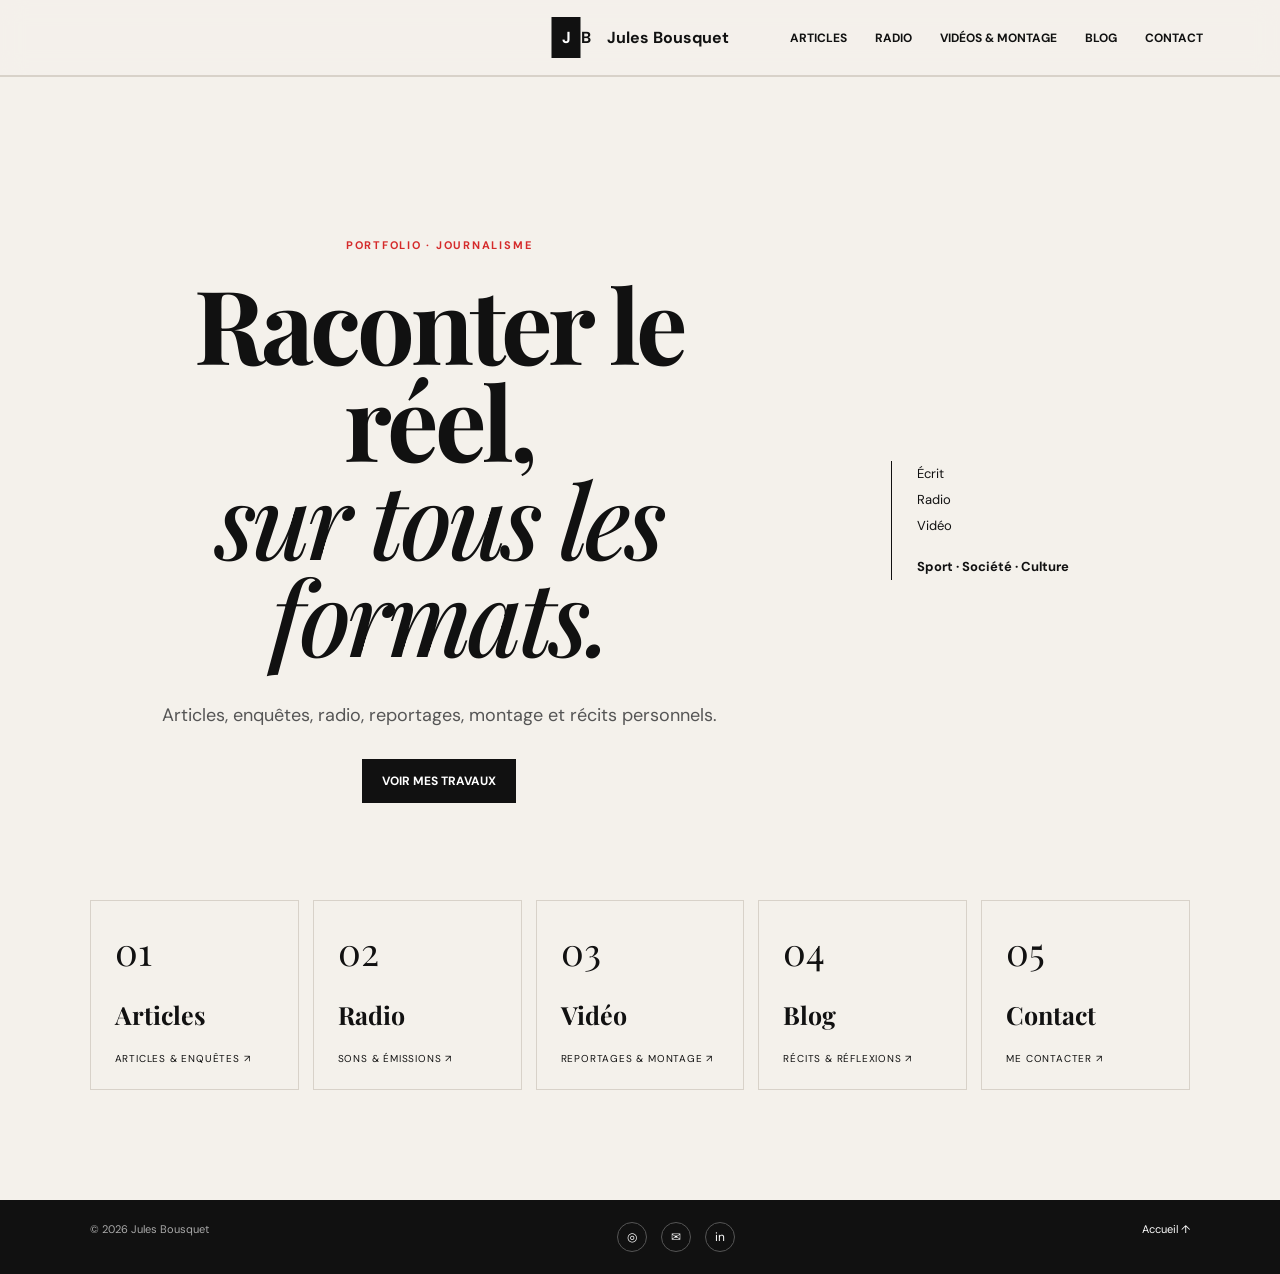
==== index.html @ 84639a8d "Ajouter le lien Instagram du portfolio" ====
<!doctype html><html lang="fr"><head><meta charset="utf-8"><meta name="viewport" content="width=device-width,initial-scale=1"><title>Jules Bousquet — Journaliste</title><meta name="description" content="Portfolio de Jules Bousquet, journaliste."><link rel="stylesheet" href="style.css"></head><body><header><a class="logo" href="index.html">JB <span>Jules Bousquet</span></a><button id="menu">☰</button><nav><a href="articles.html">Articles</a><a href="radio.html">Radio</a><a href="video.html">Vidéos & montage</a><a href="blog.html">Blog</a><a href="contact.html">Contact</a></nav></header><main id="top"><section class="hero"><div><small>PORTFOLIO · JOURNALISME</small><h1>Raconter le réel,<br><i>sur tous les formats.</i></h1><p>Articles, enquêtes, radio, reportages, montage et récits personnels.</p><a class="btn" href="articles.html">Voir mes travaux</a></div><aside>Écrit<br>Radio<br>Vidéo<br><b>Sport · Société · Culture</b></aside></section><div class="home-links" aria-label="Navigation principale">
<a class="home-link" href="articles.html"><span class="home-icon">01</span><strong>Articles</strong><small>Articles & enquêtes ↗</small></a>
<a class="home-link" href="radio.html"><span class="home-icon">02</span><strong>Radio</strong><small>Sons & émissions ↗</small></a>
<a class="home-link" href="video.html"><span class="home-icon">03</span><strong>Vidéo</strong><small>Reportages & montage ↗</small></a>
<a class="home-link" href="blog.html"><span class="home-icon">04</span><strong>Blog</strong><small>Récits & réflexions ↗</small></a>
<a class="home-link" href="contact.html"><span class="home-icon">05</span><strong>Contact</strong><small>Me contacter ↗</small></a>
</div></main><footer><span>© 2026 Jules Bousquet</span><div class="socials" aria-label="Réseaux et contact"><a href="https://www.instagram.com/lecitoyendumondeoff/" target="_blank" rel="noopener noreferrer" aria-label="Instagram">◎</a><a href="mailto:jules.bousquet1@gmail.com" aria-label="E-mail">✉</a><a href="https://fr.linkedin.com/in/jules-bousquet-864105213" target="_blank" rel="noopener noreferrer" aria-label="LinkedIn">in</a></div><a href="index.html">Accueil ↑</a></footer><script src="script.js"></script></body></html>
---- style.css ----
@import url('https://fonts.googleapis.com/css2?family=DM+Sans:wght@400;500;700&family=Playfair+Display:ital,wght@0,500;0,600;1,500&display=swap');:root{--bg:#f4f1eb;--ink:#111;--muted:#777;--red:#d52b2b;--line:#d8d2c9}*{box-sizing:border-box}html{scroll-behavior:smooth}body{margin:0;background:var(--bg);color:var(--ink);font-family:'DM Sans',sans-serif}a{color:inherit;text-decoration:none}header{height:76px;border-bottom:1px solid var(--line);display:flex;align-items:center;justify-content:center;padding:0 6vw;position:sticky;top:0;background:#f4f1ebee;backdrop-filter:blur(12px);z-index:5}.logo{position:absolute;left:50%;transform:translateX(-50%);font-weight:700;white-space:nowrap}.logo:first-letter{background:#111;color:white;padding:10px}.logo span{margin-left:12px}nav{position:absolute;right:6vw;display:flex;gap:28px;font-size:12px;text-transform:uppercase;font-weight:700}#menu{display:none;position:absolute;right:6vw;background:none;border:0;font-size:24px}.hero{min-height:calc(100vh - 76px);padding:10vw 7vw 5vw;display:grid;grid-template-columns:1.4fr .6fr;gap:8vw;align-items:center;text-align:center}.hero>div{display:flex;flex-direction:column;align-items:center}.hero small,section> .head small,.contact small{color:var(--red);font-weight:700;letter-spacing:.16em;font-size:11px}h1,h2,h3{font-family:'Playfair Display',serif;line-height:.95;letter-spacing:-.04em}h1{font-size:clamp(55px,8vw,110px);margin:22px 0}h1 i{font-weight:500}.hero p{font-size:18px;color:#555;max-width:600px;margin-bottom:32px}.hero aside{border-left:1px solid #111;padding-left:25px;line-height:2;font-size:13px;text-align:left}.hero aside b{display:block;margin-top:15px}.btn{display:inline-block;background:#111;color:white;padding:14px 20px;font-size:12px;font-weight:700;text-transform:uppercase}section{padding:105px 7vw;border-top:1px solid var(--line)}.head{display:grid;grid-template-columns:1fr 1fr;gap:6vw;align-items:end;margin-bottom:50px}.head h2{font-size:clamp(45px,6vw,78px);margin:12px 0}.head p{color:var(--muted);max-width:500px}.grid{display:grid;grid-template-columns:repeat(3,1fr);gap:18px}.card{border:1px solid var(--line);padding:25px;min-height:280px;display:flex;flex-direction:column;justify-content:space-between;transition:.2s}.card:hover{transform:translateY(-5px);border-color:var(--red)}.card small{color:var(--red);font-weight:700}.card h3{font-size:29px;margin:35px 0 15px}.card p{font-size:13px;color:var(--muted)}.meta{border-top:1px solid var(--line);padding-top:13px;font-size:10px;text-transform:uppercase;display:flex;justify-content:space-between}.dark{background:#111;color:#fff;border-color:#333}.dark .head p,.dark .card p{color:#aaa}.dark .card{border-color:#333}.dark .meta{border-color:#333}.blog{background:#e8e2d8}.blog article{background:white;padding:45px;max-width:850px}.blog h3{font-size:50px;margin:20px 0}.contact{background:var(--red);color:white;display:grid;grid-template-columns:1fr 1fr;gap:8vw}.contact small{color:white}.contact h2{font-size:clamp(50px,7vw,90px);margin-top:20px}.mail{font:500 clamp(22px,3vw,35px) 'Playfair Display',serif;border-bottom:2px solid white}.contact a{font-weight:700}footer{background:#111;color:#aaa;padding:22px 7vw;display:flex;justify-content:space-between;font-size:11px}footer a{color:#fff}@media(max-width:800px){nav{display:none}#menu{display:block}.hero,.head,.contact{grid-template-columns:1fr}.hero{padding-top:70px}.hero aside{margin-top:50px}.grid{grid-template-columns:1fr}.blog h3{font-size:38px}}.home-links{padding:0 7vw 110px;display:grid;grid-template-columns:repeat(5,1fr);gap:14px}.home-link{border:1px solid var(--line);min-height:190px;padding:24px;display:flex;flex-direction:column;justify-content:space-between;transition:.2s}.home-link:hover{background:#111;color:#fff;transform:translateY(-5px);border-color:#111}.home-icon{font-family:'Playfair Display',serif;font-size:38px}.home-link strong{font-family:'Playfair Display',serif;font-size:25px}.home-link small{font-size:10px;text-transform:uppercase;letter-spacing:.08em}.socials{display:flex;gap:14px;align-items:center}.socials a{width:30px;height:30px;border:1px solid #555;border-radius:50%;display:flex;align-items:center;justify-content:center;font-size:12px;color:#fff;transition:.2s}.socials a:hover{background:#fff;color:#111;border-color:#fff}@media(max-width:800px){.home-links{grid-template-columns:repeat(2,1fr);padding-bottom:70px}.home-link{min-height:150px}.home-links .home-link:last-child{grid-column:1/-1}}
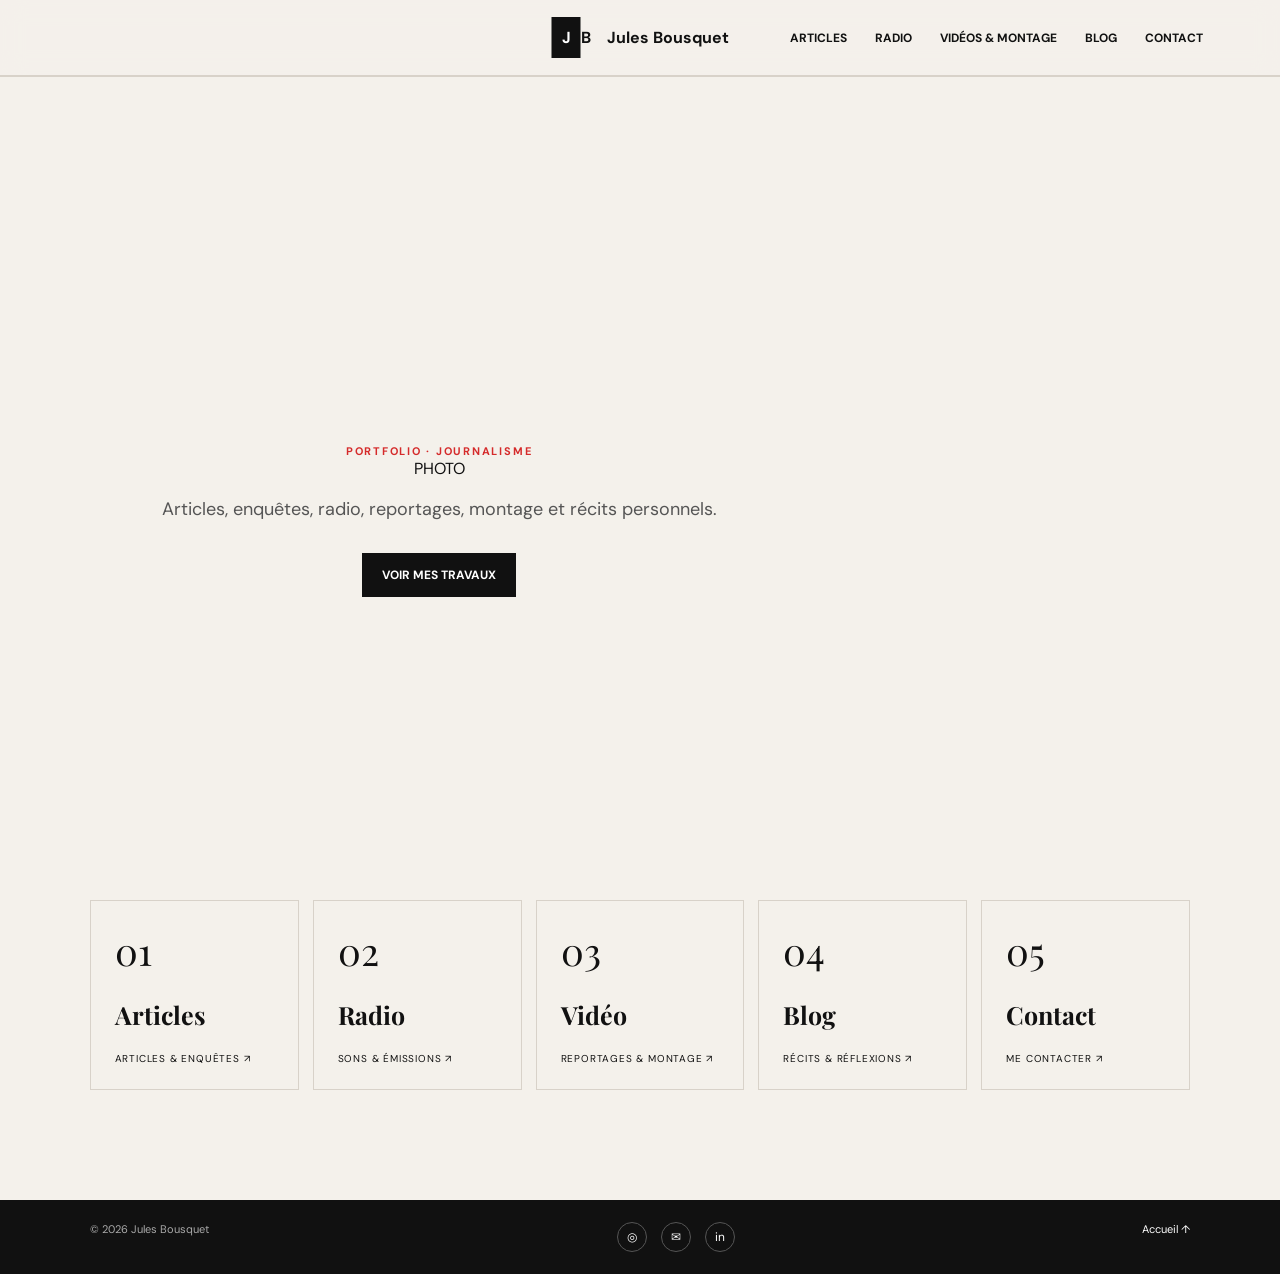
==== commit 2a749438: "Refondre la page d'accueil et masquer le menu principal" ====
--- a/index.html
+++ b/index.html
@@ -1,4 +1,4 @@
-<!doctype html><html lang="fr"><head><meta charset="utf-8"><meta name="viewport" content="width=device-width,initial-scale=1"><title>Jules Bousquet — Journaliste</title><meta name="description" content="Portfolio de Jules Bousquet, journaliste."><link rel="stylesheet" href="style.css"></head><body><header><a class="logo" href="index.html">JB <span>Jules Bousquet</span></a><button id="menu">☰</button><nav><a href="articles.html">Articles</a><a href="radio.html">Radio</a><a href="video.html">Vidéos & montage</a><a href="blog.html">Blog</a><a href="contact.html">Contact</a></nav></header><main id="top"><section class="hero"><div><small>PORTFOLIO · JOURNALISME</small><h1>Raconter le réel,<br><i>sur tous les formats.</i></h1><p>Articles, enquêtes, radio, reportages, montage et récits personnels.</p><a class="btn" href="articles.html">Voir mes travaux</a></div><aside>Écrit<br>Radio<br>Vidéo<br><b>Sport · Société · Culture</b></aside></section><div class="home-links" aria-label="Navigation principale">
+<!doctype html><html lang="fr"><head><meta charset="utf-8"><meta name="viewport" content="width=device-width,initial-scale=1"><title>Jules Bousquet — Journaliste</title><meta name="description" content="Portfolio de Jules Bousquet, journaliste."><link rel="stylesheet" href="style.css"></head><body><header><a class="logo" href="index.html">JB <span>Jules Bousquet</span></a><button id="menu" aria-label="Ouvrir le menu">☰</button><nav class="site-nav"><a href="articles.html">Articles</a><a href="radio.html">Radio</a><a href="video.html">Vidéos & montage</a><a href="blog.html">Blog</a><a href="contact.html">Contact</a></nav></header><main id="top"><section class="hero"><div><small>PORTFOLIO · JOURNALISME</small><div class="hero-photo-placeholder" aria-label="Emplacement réservé pour ma photo"><span>PHOTO</span></div><p>Articles, enquêtes, radio, reportages, montage et récits personnels.</p><a class="btn" href="#navigation">Voir mes travaux</a></div></section><div id="navigation" class="home-links" aria-label="Navigation principale">
 <a class="home-link" href="articles.html"><span class="home-icon">01</span><strong>Articles</strong><small>Articles & enquêtes ↗</small></a>
 <a class="home-link" href="radio.html"><span class="home-icon">02</span><strong>Radio</strong><small>Sons & émissions ↗</small></a>
 <a class="home-link" href="video.html"><span class="home-icon">03</span><strong>Vidéo</strong><small>Reportages & montage ↗</small></a>
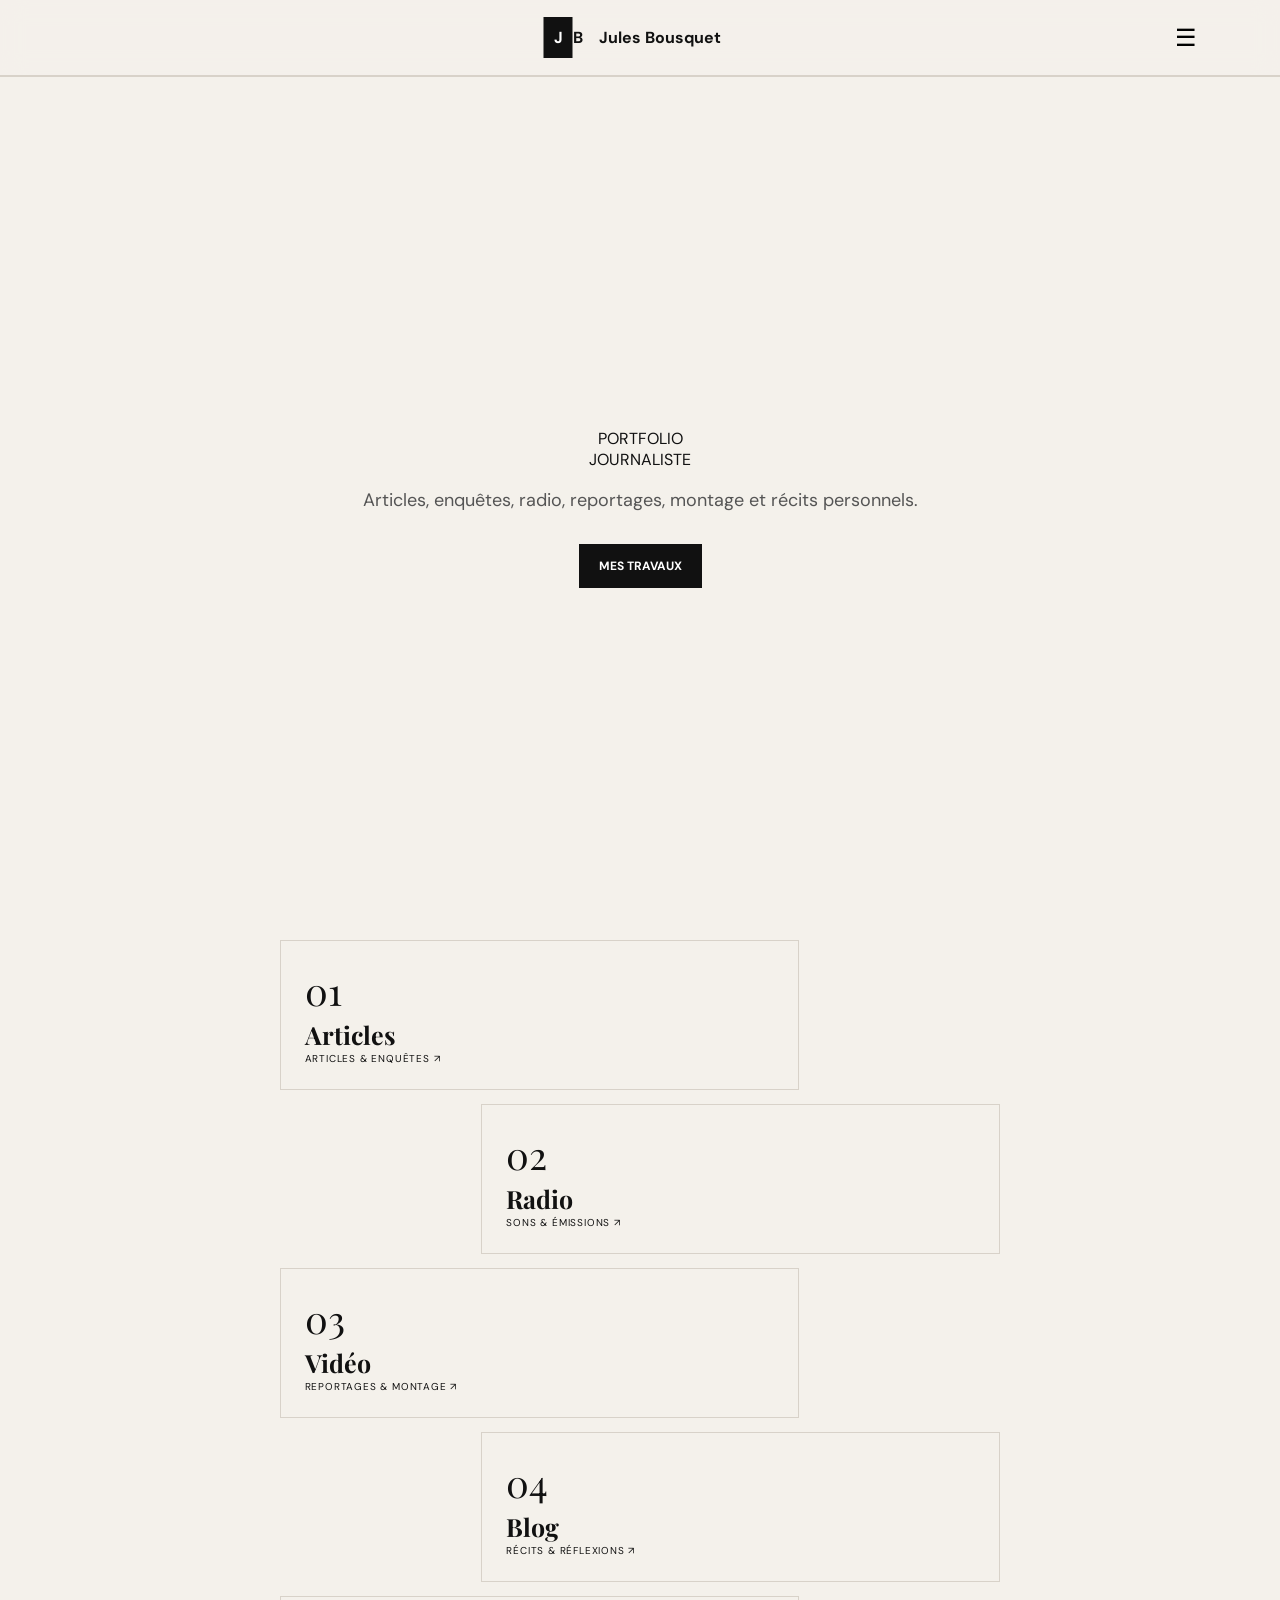
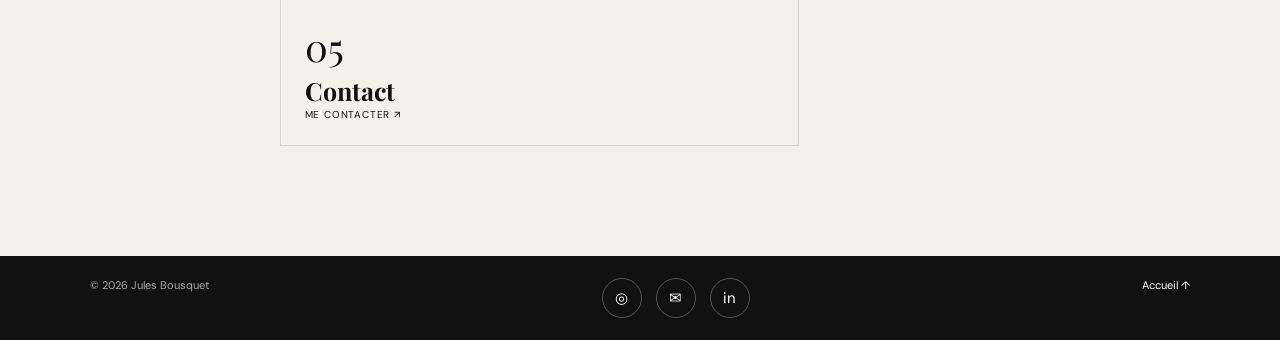
==== commit 2a91884d: "Refonte du hero avec Portfolio et Journaliste sur la photo" ====
--- a/index.html
+++ b/index.html
@@ -1,4 +1,4 @@
-<!doctype html><html lang="fr"><head><meta charset="utf-8"><meta name="viewport" content="width=device-width,initial-scale=1"><title>Jules Bousquet — Journaliste</title><meta name="description" content="Portfolio de Jules Bousquet, journaliste."><link rel="stylesheet" href="style.css"></head><body><header><a class="logo" href="index.html">JB <span>Jules Bousquet</span></a><button id="menu" aria-label="Ouvrir le menu">☰</button><nav class="site-nav"><a href="articles.html">Articles</a><a href="radio.html">Radio</a><a href="video.html">Vidéos & montage</a><a href="blog.html">Blog</a><a href="contact.html">Contact</a></nav></header><main id="top"><section class="hero"><div><small>PORTFOLIO · JOURNALISME</small><div class="hero-photo-placeholder" aria-label="Emplacement réservé pour ma photo"><span>PHOTO</span></div><p>Articles, enquêtes, radio, reportages, montage et récits personnels.</p><a class="btn" href="#navigation">Voir mes travaux</a></div></section><div id="navigation" class="home-links" aria-label="Navigation principale">
+<!doctype html><html lang="fr"><head><meta charset="utf-8"><meta name="viewport" content="width=device-width,initial-scale=1"><title>Jules Bousquet — Journaliste</title><meta name="description" content="Portfolio de Jules Bousquet, journaliste."><link rel="stylesheet" href="style.css"></head><body><header><a class="logo" href="index.html">JB <span>Jules Bousquet</span></a><button id="menu" aria-label="Ouvrir le menu">☰</button><nav class="site-nav"><a href="articles.html">Articles</a><a href="radio.html">Radio</a><a href="video.html">Vidéos & montage</a><a href="blog.html">Blog</a><a href="contact.html">Contact</a></nav></header><main id="top"><section class="hero"><div><div class="portfolio-title">PORTFOLIO</div><div class="hero-photo" aria-label="Emplacement réservé pour ma photo"><span class="journaliste-title">JOURNALISTE</span></div><p>Articles, enquêtes, radio, reportages, montage et récits personnels.</p><a class="btn" href="#navigation">Mes travaux</a></div></section><div id="navigation" class="home-links" aria-label="Navigation principale">
 <a class="home-link" href="articles.html"><span class="home-icon">01</span><strong>Articles</strong><small>Articles & enquêtes ↗</small></a>
 <a class="home-link" href="radio.html"><span class="home-icon">02</span><strong>Radio</strong><small>Sons & émissions ↗</small></a>
 <a class="home-link" href="video.html"><span class="home-icon">03</span><strong>Vidéo</strong><small>Reportages & montage ↗</small></a>
--- a/style.css
+++ b/style.css
@@ -1 +1 @@
-@import url('https://fonts.googleapis.com/css2?family=DM+Sans:wght@400;500;700&family=Playfair+Display:ital,wght@0,500;0,600;1,500&display=swap');:root{--bg:#f4f1eb;--ink:#111;--muted:#777;--red:#d52b2b;--line:#d8d2c9}*{box-sizing:border-box}html{scroll-behavior:smooth}body{margin:0;background:var(--bg);color:var(--ink);font-family:'DM Sans',sans-serif}a{color:inherit;text-decoration:none}header{height:76px;border-bottom:1px solid var(--line);display:flex;align-items:center;justify-content:center;padding:0 6vw;position:sticky;top:0;background:#f4f1ebee;backdrop-filter:blur(12px);z-index:5}.logo{position:absolute;left:50%;transform:translateX(-50%);font-weight:700;white-space:nowrap}.logo:first-letter{background:#111;color:white;padding:10px}.logo span{margin-left:12px}nav{position:absolute;right:6vw;display:flex;gap:28px;font-size:12px;text-transform:uppercase;font-weight:700}#menu{display:none;position:absolute;right:6vw;background:none;border:0;font-size:24px}.hero{min-height:calc(100vh - 76px);padding:10vw 7vw 5vw;display:grid;grid-template-columns:1.4fr .6fr;gap:8vw;align-items:center;text-align:center}.hero>div{display:flex;flex-direction:column;align-items:center}.hero small,section> .head small,.contact small{color:var(--red);font-weight:700;letter-spacing:.16em;font-size:11px}h1,h2,h3{font-family:'Playfair Display',serif;line-height:.95;letter-spacing:-.04em}h1{font-size:clamp(55px,8vw,110px);margin:22px 0}h1 i{font-weight:500}.hero p{font-size:18px;color:#555;max-width:600px;margin-bottom:32px}.hero aside{border-left:1px solid #111;padding-left:25px;line-height:2;font-size:13px;text-align:left}.hero aside b{display:block;margin-top:15px}.btn{display:inline-block;background:#111;color:white;padding:14px 20px;font-size:12px;font-weight:700;text-transform:uppercase}section{padding:105px 7vw;border-top:1px solid var(--line)}.head{display:grid;grid-template-columns:1fr 1fr;gap:6vw;align-items:end;margin-bottom:50px}.head h2{font-size:clamp(45px,6vw,78px);margin:12px 0}.head p{color:var(--muted);max-width:500px}.grid{display:grid;grid-template-columns:repeat(3,1fr);gap:18px}.card{border:1px solid var(--line);padding:25px;min-height:280px;display:flex;flex-direction:column;justify-content:space-between;transition:.2s}.card:hover{transform:translateY(-5px);border-color:var(--red)}.card small{color:var(--red);font-weight:700}.card h3{font-size:29px;margin:35px 0 15px}.card p{font-size:13px;color:var(--muted)}.meta{border-top:1px solid var(--line);padding-top:13px;font-size:10px;text-transform:uppercase;display:flex;justify-content:space-between}.dark{background:#111;color:#fff;border-color:#333}.dark .head p,.dark .card p{color:#aaa}.dark .card{border-color:#333}.dark .meta{border-color:#333}.blog{background:#e8e2d8}.blog article{background:white;padding:45px;max-width:850px}.blog h3{font-size:50px;margin:20px 0}.contact{background:var(--red);color:white;display:grid;grid-template-columns:1fr 1fr;gap:8vw}.contact small{color:white}.contact h2{font-size:clamp(50px,7vw,90px);margin-top:20px}.mail{font:500 clamp(22px,3vw,35px) 'Playfair Display',serif;border-bottom:2px solid white}.contact a{font-weight:700}footer{background:#111;color:#aaa;padding:22px 7vw;display:flex;justify-content:space-between;font-size:11px}footer a{color:#fff}@media(max-width:800px){nav{display:none}#menu{display:block}.hero,.head,.contact{grid-template-columns:1fr}.hero{padding-top:70px}.hero aside{margin-top:50px}.grid{grid-template-columns:1fr}.blog h3{font-size:38px}}.home-links{padding:0 7vw 110px;display:grid;grid-template-columns:repeat(5,1fr);gap:14px}.home-link{border:1px solid var(--line);min-height:190px;padding:24px;display:flex;flex-direction:column;justify-content:space-between;transition:.2s}.home-link:hover{background:#111;color:#fff;transform:translateY(-5px);border-color:#111}.home-icon{font-family:'Playfair Display',serif;font-size:38px}.home-link strong{font-family:'Playfair Display',serif;font-size:25px}.home-link small{font-size:10px;text-transform:uppercase;letter-spacing:.08em}.socials{display:flex;gap:14px;align-items:center}.socials a{width:30px;height:30px;border:1px solid #555;border-radius:50%;display:flex;align-items:center;justify-content:center;font-size:12px;color:#fff;transition:.2s}.socials a:hover{background:#fff;color:#111;border-color:#fff}@media(max-width:800px){.home-links{grid-template-columns:repeat(2,1fr);padding-bottom:70px}.home-link{min-height:150px}.home-links .home-link:last-child{grid-column:1/-1}}+@import url('https://fonts.googleapis.com/css2?family=DM+Sans:wght@400;500;700&family=Playfair+Display:ital,wght@0,500;0,600;1,500&display=swap');:root{--bg:#f4f1eb;--ink:#111;--muted:#777;--red:#d52b2b;--line:#d8d2c9}*{box-sizing:border-box}html{scroll-behavior:smooth}body{margin:0;background:var(--bg);color:var(--ink);font-family:'DM Sans',sans-serif}a{color:inherit;text-decoration:none}header{height:76px;border-bottom:1px solid var(--line);display:flex;align-items:center;justify-content:center;padding:0 6vw;position:sticky;top:0;background:#f4f1ebee;backdrop-filter:blur(12px);z-index:5}.logo{position:absolute;left:50%;transform:translateX(-50%);font-weight:700;white-space:nowrap}.logo:first-letter{background:#111;color:white;padding:10px}.logo span{margin-left:12px}nav{position:absolute;right:6vw;display:none;gap:28px;font-size:12px;text-transform:uppercase;font-weight:700}#menu{display:block;position:absolute;right:6vw;background:none;border:0;font-size:24px}.hero{min-height:calc(100vh - 76px);padding:8vw 7vw 5vw;display:flex;justify-content:center;align-items:center;text-align:center}.hero>div{max-width:900px}.hero small,section> .head small,.contact small{color:var(--red);font-weight:700;letter-spacing:.16em;font-size:11px}h1,h2,h3{font-family:'Playfair Display',serif;line-height:.95;letter-spacing:-.04em}h1{font-size:clamp(55px,8vw,110px);margin:22px 0}h1 i{font-weight:500}.hero p{font-size:18px;color:#555;max-width:600px;margin-bottom:32px}.hero aside{display:none}.hero aside b{display:block;margin-top:15px}.btn{display:inline-block;background:#111;color:white;padding:14px 20px;font-size:12px;font-weight:700;text-transform:uppercase}section{padding:105px 7vw;border-top:1px solid var(--line)}.head{display:grid;grid-template-columns:1fr 1fr;gap:6vw;align-items:end;margin-bottom:50px}.head h2{font-size:clamp(45px,6vw,78px);margin:12px 0}.head p{color:var(--muted);max-width:500px}.grid{display:grid;grid-template-columns:repeat(3,1fr);gap:18px}.card{border:1px solid var(--line);padding:25px;min-height:280px;display:flex;flex-direction:column;justify-content:space-between;transition:.2s}.card:hover{transform:translateY(-5px);border-color:var(--red)}.card small{color:var(--red);font-weight:700}.card h3{font-size:29px;margin:35px 0 15px}.card p{font-size:13px;color:var(--muted)}.meta{border-top:1px solid var(--line);padding-top:13px;font-size:10px;text-transform:uppercase;display:flex;justify-content:space-between}.dark{background:#111;color:#fff;border-color:#333}.dark .head p,.dark .card p{color:#aaa}.dark .card{border-color:#333}.dark .meta{border-color:#333}.blog{background:#e8e2d8}.blog article{background:white;padding:45px;max-width:850px}.blog h3{font-size:50px;margin:20px 0}.contact{background:var(--red);color:white;display:grid;grid-template-columns:1fr 1fr;gap:8vw}.contact small{color:white}.contact h2{font-size:clamp(50px,7vw,90px);margin-top:20px}.mail{font:500 clamp(22px,3vw,35px) 'Playfair Display',serif;border-bottom:2px solid white}.contact a{font-weight:700}footer{background:#111;color:#aaa;padding:22px 7vw;display:flex;justify-content:space-between;font-size:11px}footer a{color:#fff}@media(max-width:800px){nav{display:none}#menu{display:block}.hero,.head,.contact{grid-template-columns:1fr}.hero{padding-top:70px}.hero aside{margin-top:50px}.grid{grid-template-columns:1fr}.blog h3{font-size:38px}}.home-links{padding:40px 7vw 110px;display:flex;flex-direction:column;gap:14px;max-width:900px;margin:0 auto}.home-link{border:1px solid var(--line);min-height:150px;padding:24px;display:flex;flex-direction:column;justify-content:space-between;transition:.2s;width:72%}.home-link:nth-child(even){align-self:flex-end}.home-link:hover{background:#111;color:#fff;transform:translateY(-5px);border-color:#111}.hero-photo-placeholder{width:min(70vw,760px);height:min(45vw,420px);min-height:260px;border:1px solid var(--line);background:#e8e2d8;display:flex;align-items:center;justify-content:center;margin:25px auto 28px}.hero-photo-placeholder span{font-size:11px;letter-spacing:.18em;color:var(--muted)}.home-icon{font-family:'Playfair Display',serif;font-size:38px}.home-link strong{font-family:'Playfair Display',serif;font-size:25px}.home-link small{font-size:10px;text-transform:uppercase;letter-spacing:.08em}.socials{display:flex;gap:14px;align-items:center}.socials a{width:40px;height:40px;border:1px solid #555;border-radius:50%;display:flex;align-items:center;justify-content:center;font-size:15px;color:#fff;transition:.2s}.socials a:hover{background:#fff;color:#111;border-color:#fff}@media(max-width:800px){.home-links{padding:30px 7vw 70px}.home-link{width:90%;min-height:130px}.home-link:nth-child(even){align-self:flex-end}}.site-nav.open{display:flex;position:absolute;top:76px;right:6vw;flex-direction:column;gap:0;background:var(--bg);border:1px solid var(--line);padding:10px 0;min-width:190px;box-shadow:0 10px 30px #0001}.site-nav.open a{padding:14px 20px}.site-nav.open a:hover{background:#111;color:#fff}.logo{transition:transform .25s ease}.logo:hover{transform:translateX(-50%) translateY(-3px) scale(1.04)}.logo:hover:first-letter{background:var(--red)}.logo:after{content:"↗";display:inline-block;margin-left:8px;font-size:12px;opacity:0;transform:translate(-5px,5px);transition:.25s ease}.logo:hover:after{opacity:1;transform:translate(0,0)}
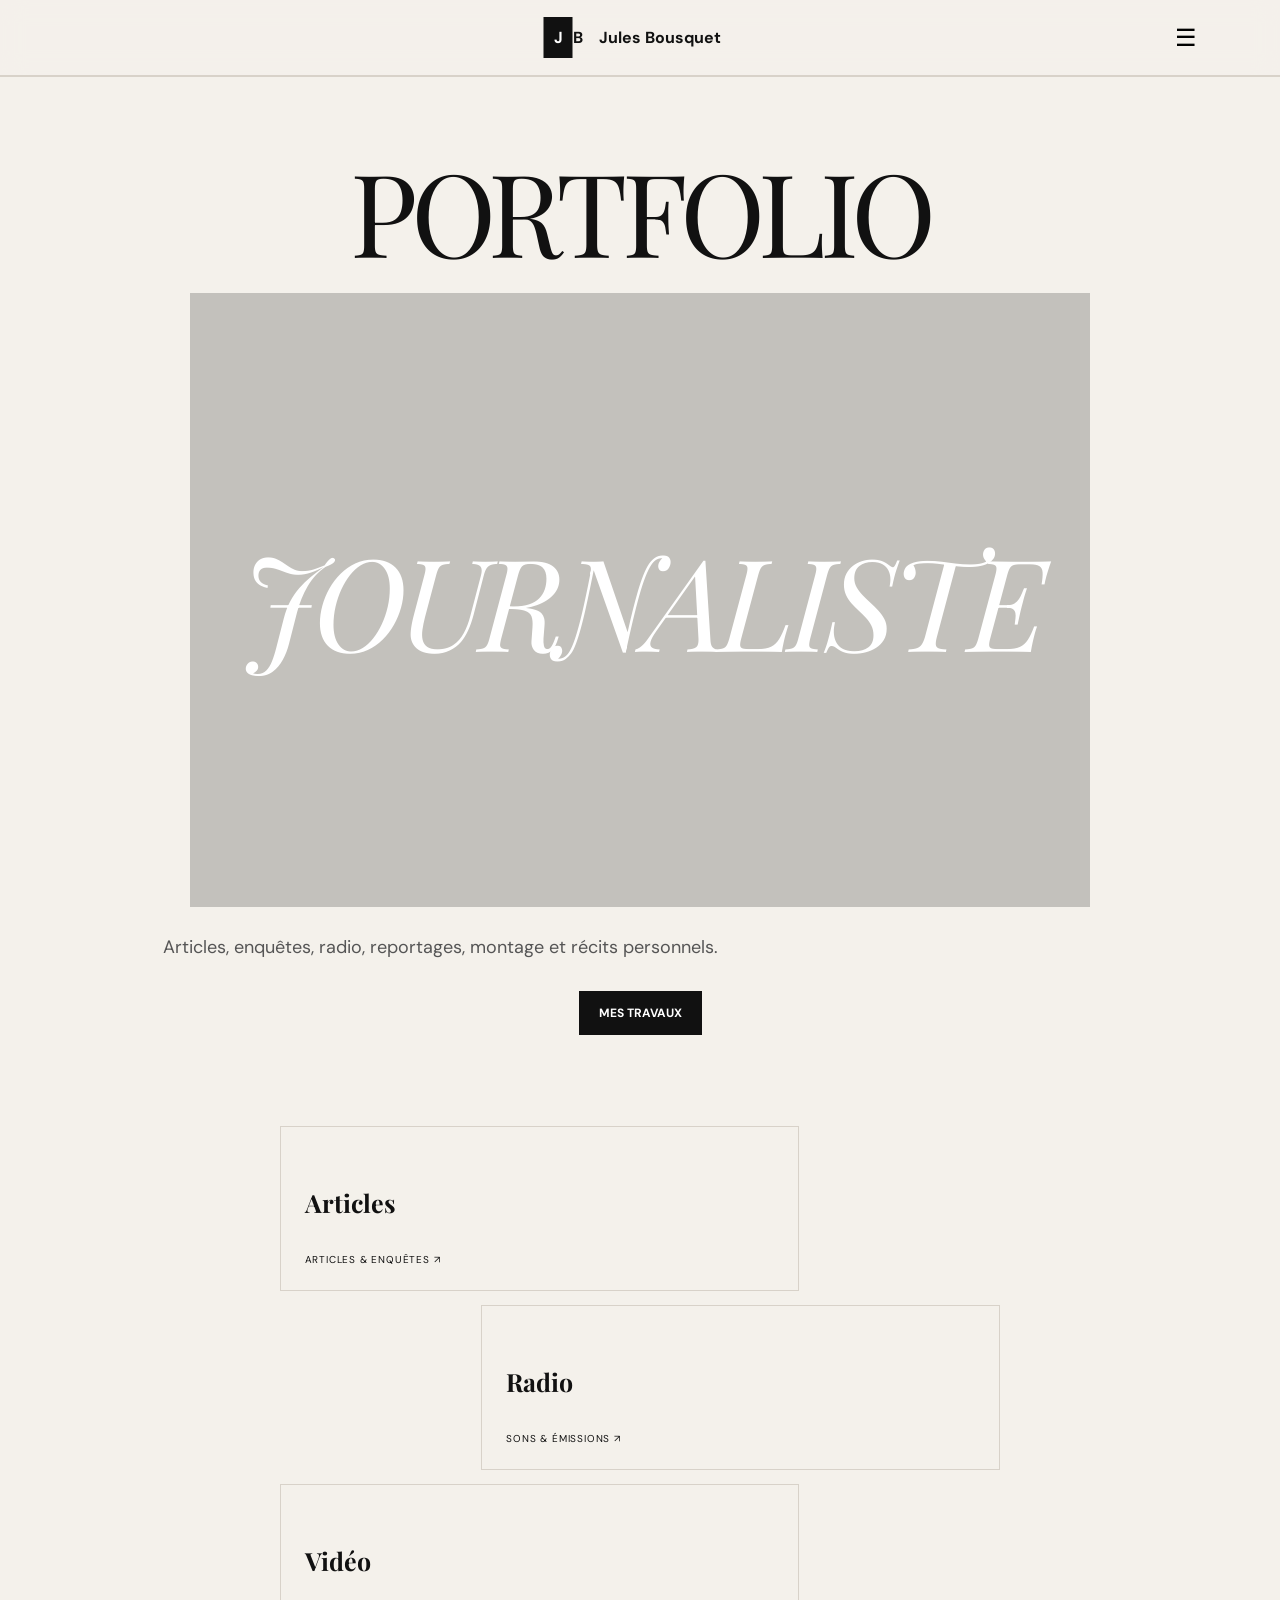
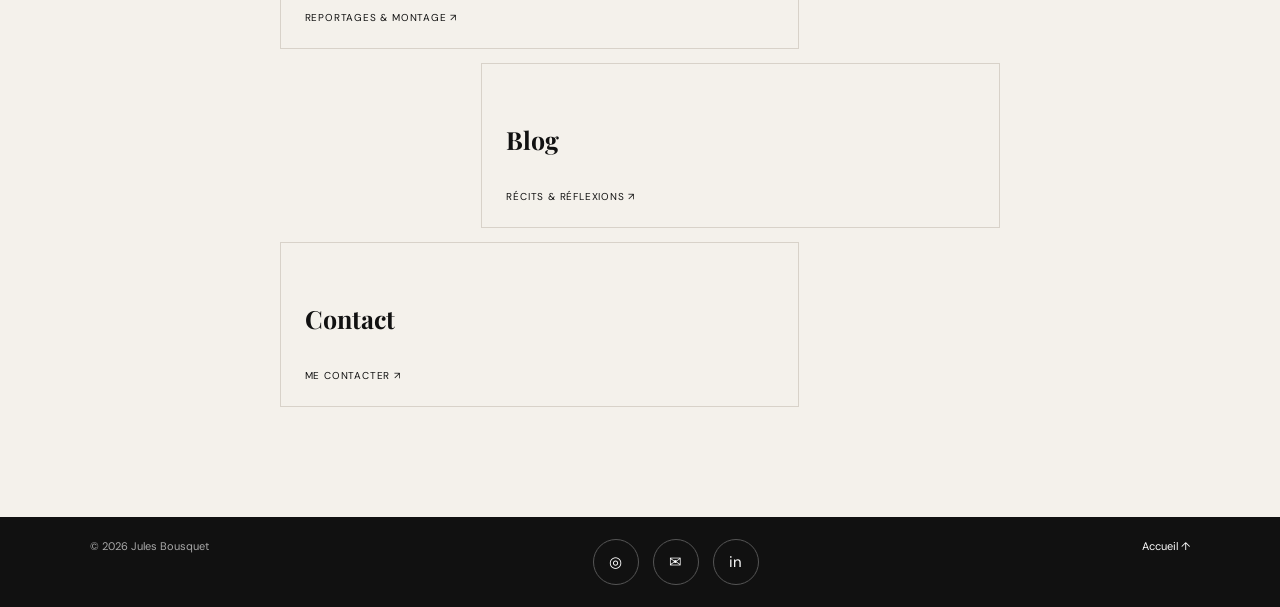
==== commit b3f36dd8: "Ajoute les visuels aux onglets de la page d'accueil" ====
--- a/index.html
+++ b/index.html
@@ -1,7 +1,7 @@
 <!doctype html><html lang="fr"><head><meta charset="utf-8"><meta name="viewport" content="width=device-width,initial-scale=1"><title>Jules Bousquet — Journaliste</title><meta name="description" content="Portfolio de Jules Bousquet, journaliste."><link rel="stylesheet" href="style.css"></head><body><header><a class="logo" href="index.html">JB <span>Jules Bousquet</span></a><button id="menu" aria-label="Ouvrir le menu">☰</button><nav class="site-nav"><a href="articles.html">Articles</a><a href="radio.html">Radio</a><a href="video.html">Vidéos & montage</a><a href="blog.html">Blog</a><a href="contact.html">Contact</a></nav></header><main id="top"><section class="hero"><div><div class="portfolio-title">PORTFOLIO</div><div class="hero-photo" aria-label="Emplacement réservé pour ma photo"><span class="journaliste-title">JOURNALISTE</span></div><p>Articles, enquêtes, radio, reportages, montage et récits personnels.</p><a class="btn" href="#navigation">Mes travaux</a></div></section><div id="navigation" class="home-links" aria-label="Navigation principale">
-<a class="home-link" href="articles.html"><span class="home-icon">01</span><strong>Articles</strong><small>Articles & enquêtes ↗</small></a>
-<a class="home-link" href="radio.html"><span class="home-icon">02</span><strong>Radio</strong><small>Sons & émissions ↗</small></a>
-<a class="home-link" href="video.html"><span class="home-icon">03</span><strong>Vidéo</strong><small>Reportages & montage ↗</small></a>
-<a class="home-link" href="blog.html"><span class="home-icon">04</span><strong>Blog</strong><small>Récits & réflexions ↗</small></a>
-<a class="home-link" href="contact.html"><span class="home-icon">05</span><strong>Contact</strong><small>Me contacter ↗</small></a>
+<a class="home-link home-articles" href="articles.html"><span class="home-icon" aria-hidden="true"></span><strong>Articles</strong><small>Articles & enquêtes ↗</small></a>
+<a class="home-link home-radio" href="radio.html"><span class="home-icon" aria-hidden="true"></span><strong>Radio</strong><small>Sons & émissions ↗</small></a>
+<a class="home-link home-video" href="video.html"><span class="home-icon" aria-hidden="true"></span><strong>Vidéo</strong><small>Reportages & montage ↗</small></a>
+<a class="home-link home-blog" href="blog.html"><span class="home-icon" aria-hidden="true"></span><strong>Blog</strong><small>Récits & réflexions ↗</small></a>
+<a class="home-link home-contact" href="contact.html"><span class="home-icon" aria-hidden="true"></span><strong>Contact</strong><small>Me contacter ↗</small></a>
 </div></main><footer><span>© 2026 Jules Bousquet</span><div class="socials" aria-label="Réseaux et contact"><a href="https://www.instagram.com/lecitoyendumondeoff/" target="_blank" rel="noopener noreferrer" aria-label="Instagram">◎</a><a href="mailto:jules.bousquet1@gmail.com" aria-label="E-mail">✉</a><a href="https://fr.linkedin.com/in/jules-bousquet-864105213" target="_blank" rel="noopener noreferrer" aria-label="LinkedIn">in</a></div><a href="index.html">Accueil ↑</a></footer><script src="script.js"></script></body></html>
--- a/style.css
+++ b/style.css
@@ -1 +1 @@
-@import url('https://fonts.googleapis.com/css2?family=DM+Sans:wght@400;500;700&family=Playfair+Display:ital,wght@0,500;0,600;1,500&display=swap');:root{--bg:#f4f1eb;--ink:#111;--muted:#777;--red:#d52b2b;--line:#d8d2c9}*{box-sizing:border-box}html{scroll-behavior:smooth}body{margin:0;background:var(--bg);color:var(--ink);font-family:'DM Sans',sans-serif}a{color:inherit;text-decoration:none}header{height:76px;border-bottom:1px solid var(--line);display:flex;align-items:center;justify-content:center;padding:0 6vw;position:sticky;top:0;background:#f4f1ebee;backdrop-filter:blur(12px);z-index:5}.logo{position:absolute;left:50%;transform:translateX(-50%);font-weight:700;white-space:nowrap}.logo:first-letter{background:#111;color:white;padding:10px}.logo span{margin-left:12px}nav{position:absolute;right:6vw;display:none;gap:28px;font-size:12px;text-transform:uppercase;font-weight:700}#menu{display:block;position:absolute;right:6vw;background:none;border:0;font-size:24px}.hero{min-height:calc(100vh - 76px);padding:8vw 7vw 5vw;display:flex;justify-content:center;align-items:center;text-align:center}.hero>div{max-width:900px}.hero small,section> .head small,.contact small{color:var(--red);font-weight:700;letter-spacing:.16em;font-size:11px}h1,h2,h3{font-family:'Playfair Display',serif;line-height:.95;letter-spacing:-.04em}h1{font-size:clamp(55px,8vw,110px);margin:22px 0}h1 i{font-weight:500}.hero p{font-size:18px;color:#555;max-width:600px;margin-bottom:32px}.hero aside{display:none}.hero aside b{display:block;margin-top:15px}.btn{display:inline-block;background:#111;color:white;padding:14px 20px;font-size:12px;font-weight:700;text-transform:uppercase}section{padding:105px 7vw;border-top:1px solid var(--line)}.head{display:grid;grid-template-columns:1fr 1fr;gap:6vw;align-items:end;margin-bottom:50px}.head h2{font-size:clamp(45px,6vw,78px);margin:12px 0}.head p{color:var(--muted);max-width:500px}.grid{display:grid;grid-template-columns:repeat(3,1fr);gap:18px}.card{border:1px solid var(--line);padding:25px;min-height:280px;display:flex;flex-direction:column;justify-content:space-between;transition:.2s}.card:hover{transform:translateY(-5px);border-color:var(--red)}.card small{color:var(--red);font-weight:700}.card h3{font-size:29px;margin:35px 0 15px}.card p{font-size:13px;color:var(--muted)}.meta{border-top:1px solid var(--line);padding-top:13px;font-size:10px;text-transform:uppercase;display:flex;justify-content:space-between}.dark{background:#111;color:#fff;border-color:#333}.dark .head p,.dark .card p{color:#aaa}.dark .card{border-color:#333}.dark .meta{border-color:#333}.blog{background:#e8e2d8}.blog article{background:white;padding:45px;max-width:850px}.blog h3{font-size:50px;margin:20px 0}.contact{background:var(--red);color:white;display:grid;grid-template-columns:1fr 1fr;gap:8vw}.contact small{color:white}.contact h2{font-size:clamp(50px,7vw,90px);margin-top:20px}.mail{font:500 clamp(22px,3vw,35px) 'Playfair Display',serif;border-bottom:2px solid white}.contact a{font-weight:700}footer{background:#111;color:#aaa;padding:22px 7vw;display:flex;justify-content:space-between;font-size:11px}footer a{color:#fff}@media(max-width:800px){nav{display:none}#menu{display:block}.hero,.head,.contact{grid-template-columns:1fr}.hero{padding-top:70px}.hero aside{margin-top:50px}.grid{grid-template-columns:1fr}.blog h3{font-size:38px}}.home-links{padding:40px 7vw 110px;display:flex;flex-direction:column;gap:14px;max-width:900px;margin:0 auto}.home-link{border:1px solid var(--line);min-height:150px;padding:24px;display:flex;flex-direction:column;justify-content:space-between;transition:.2s;width:72%}.home-link:nth-child(even){align-self:flex-end}.home-link:hover{background:#111;color:#fff;transform:translateY(-5px);border-color:#111}.hero-photo-placeholder{width:min(70vw,760px);height:min(45vw,420px);min-height:260px;border:1px solid var(--line);background:#e8e2d8;display:flex;align-items:center;justify-content:center;margin:25px auto 28px}.hero-photo-placeholder span{font-size:11px;letter-spacing:.18em;color:var(--muted)}.home-icon{font-family:'Playfair Display',serif;font-size:38px}.home-link strong{font-family:'Playfair Display',serif;font-size:25px}.home-link small{font-size:10px;text-transform:uppercase;letter-spacing:.08em}.socials{display:flex;gap:14px;align-items:center}.socials a{width:40px;height:40px;border:1px solid #555;border-radius:50%;display:flex;align-items:center;justify-content:center;font-size:15px;color:#fff;transition:.2s}.socials a:hover{background:#fff;color:#111;border-color:#fff}@media(max-width:800px){.home-links{padding:30px 7vw 70px}.home-link{width:90%;min-height:130px}.home-link:nth-child(even){align-self:flex-end}}.site-nav.open{display:flex;position:absolute;top:76px;right:6vw;flex-direction:column;gap:0;background:var(--bg);border:1px solid var(--line);padding:10px 0;min-width:190px;box-shadow:0 10px 30px #0001}.site-nav.open a{padding:14px 20px}.site-nav.open a:hover{background:#111;color:#fff}.logo{transition:transform .25s ease}.logo:hover{transform:translateX(-50%) translateY(-3px) scale(1.04)}.logo:hover:first-letter{background:var(--red)}.logo:after{content:"↗";display:inline-block;margin-left:8px;font-size:12px;opacity:0;transform:translate(-5px,5px);transition:.25s ease}.logo:hover:after{opacity:1;transform:translate(0,0)}+@import url('https://fonts.googleapis.com/css2?family=DM+Sans:wght@400;500;700&family=Playfair+Display:ital,wght@0,500;0,600;1,500&display=swap');:root{--bg:#f4f1eb;--ink:#111;--muted:#777;--red:#d52b2b;--line:#d8d2c9}*{box-sizing:border-box}html{scroll-behavior:smooth}body{margin:0;background:var(--bg);color:var(--ink);font-family:'DM Sans',sans-serif}a{color:inherit;text-decoration:none}header{height:76px;border-bottom:1px solid var(--line);display:flex;align-items:center;justify-content:center;padding:0 6vw;position:sticky;top:0;background:#f4f1ebee;backdrop-filter:blur(12px);z-index:5}.logo{position:absolute;left:50%;transform:translateX(-50%);font-weight:700;white-space:nowrap}.logo:first-letter{background:#111;color:white;padding:10px}.logo span{margin-left:12px}nav{position:absolute;right:6vw;display:none;gap:28px;font-size:12px;text-transform:uppercase;font-weight:700}#menu{display:block;position:absolute;right:6vw;background:none;border:0;font-size:24px}.hero{min-height:calc(100vh - 76px);padding:5vw 7vw 4vw;display:flex;justify-content:center;align-items:flex-start;text-align:center}.hero>div{max-width:1000px;width:100%}.hero small,section> .head small,.contact small{color:var(--red);font-weight:700;letter-spacing:.16em;font-size:11px}h1,h2,h3{font-family:'Playfair Display',serif;line-height:.95;letter-spacing:-.04em}h1{font-size:clamp(55px,8vw,110px);margin:22px 0}h1 i{font-weight:500}.hero p{font-size:18px;color:#555;max-width:600px;margin-bottom:32px}.hero aside{display:none}.hero aside b{display:block;margin-top:15px}.btn{display:inline-block;background:#111;color:white;padding:14px 20px;font-size:12px;font-weight:700;text-transform:uppercase}section{padding:105px 7vw;border-top:1px solid var(--line)}.head{display:grid;grid-template-columns:1fr 1fr;gap:6vw;align-items:end;margin-bottom:50px}.head h2{font-size:clamp(45px,6vw,78px);margin:12px 0}.head p{color:var(--muted);max-width:500px}.grid{display:grid;grid-template-columns:repeat(3,1fr);gap:18px}.card{border:1px solid var(--line);padding:25px;min-height:280px;display:flex;flex-direction:column;justify-content:space-between;transition:.2s}.card:hover{transform:translateY(-5px);border-color:var(--red)}.card small{color:var(--red);font-weight:700}.card h3{font-size:29px;margin:35px 0 15px}.card p{font-size:13px;color:var(--muted)}.meta{border-top:1px solid var(--line);padding-top:13px;font-size:10px;text-transform:uppercase;display:flex;justify-content:space-between}.dark{background:#111;color:#fff;border-color:#333}.dark .head p,.dark .card p{color:#aaa}.dark .card{border-color:#333}.dark .meta{border-color:#333}.blog{background:#e8e2d8}.blog article{background:white;padding:45px;max-width:850px}.blog h3{font-size:50px;margin:20px 0}.contact{background:var(--red);color:white;display:grid;grid-template-columns:1fr 1fr;gap:8vw}.contact small{color:white}.contact h2{font-size:clamp(50px,7vw,90px);margin-top:20px}.mail{font:500 clamp(22px,3vw,35px) 'Playfair Display',serif;border-bottom:2px solid white}.contact a{font-weight:700}footer{background:#111;color:#aaa;padding:22px 7vw;display:flex;justify-content:space-between;font-size:11px}footer a{color:#fff}@media(max-width:800px){nav{display:none}#menu{display:block}.hero,.head,.contact{grid-template-columns:1fr}.hero{padding-top:70px}.hero aside{margin-top:50px}.grid{grid-template-columns:1fr}.blog h3{font-size:38px}}.home-links{padding:40px 7vw 110px;display:flex;flex-direction:column;gap:14px;max-width:900px;margin:0 auto}.home-link{border:1px solid var(--line);min-height:150px;padding:24px;display:flex;flex-direction:column;justify-content:space-between;transition:.2s;width:72%}.home-link:nth-child(even){align-self:flex-end}.home-link:hover{background:#111;color:#fff;transform:translateY(-5px);border-color:#111}.portfolio-title{font-family:"Playfair Display",serif;font-size:clamp(58px,9vw,120px);line-height:.9;letter-spacing:-.055em;margin:18px 0 30px}.hero-photo{width:min(82vw,900px);height:clamp(360px,48vw,620px);margin:0 auto 28px;display:flex;align-items:center;justify-content:center;background-image:url("photo.jpg");background-size:cover;background-position:center;position:relative;overflow:hidden}.hero-photo:after{content:"";position:absolute;inset:0;background:#0003}.journaliste-title{position:relative;z-index:1;font-family:"Playfair Display",serif;font-size:clamp(60px,10vw,135px);line-height:.9;color:#fff;font-style:italic;letter-spacing:-.05em}.home-icon{font-family:"Playfair Display",serif;font-size:46px}.home-link strong{font-family:"Playfair Display",serif;font-size:29px}.home-link{min-height:165px}.home-icon{font-family:'Playfair Display',serif;font-size:38px}.home-link strong{font-family:'Playfair Display',serif;font-size:25px}.home-link small{font-size:10px;text-transform:uppercase;letter-spacing:.08em}.socials{display:flex;gap:14px;align-items:center}.socials a{width:46px;height:46px;border:1px solid #555;border-radius:50%;display:flex;align-items:center;justify-content:center;font-size:15px;color:#fff;transition:.2s}.socials a:hover{background:#fff;color:#111;border-color:#fff}@media(max-width:800px){.home-links{padding:30px 7vw 70px}.home-link{width:90%;min-height:130px}.home-link:nth-child(even){align-self:flex-end}}.site-nav.open{display:flex;position:absolute;top:76px;right:6vw;flex-direction:column;gap:0;background:var(--bg);border:1px solid var(--line);padding:10px 0;min-width:190px;box-shadow:0 10px 30px #0001}.site-nav.open a{padding:14px 20px}.site-nav.open a:hover{background:#111;color:#fff}.logo{transition:transform .25s ease}.logo:hover{transform:translateX(-50%) translateY(-3px) scale(1.04)}.logo:hover:first-letter{background:var(--red)}.logo:after{content:"↗";display:inline-block;margin-left:8px;font-size:12px;opacity:0;transform:translate(-5px,5px);transition:.25s ease}.logo:hover:after{opacity:1;transform:translate(0,0)}
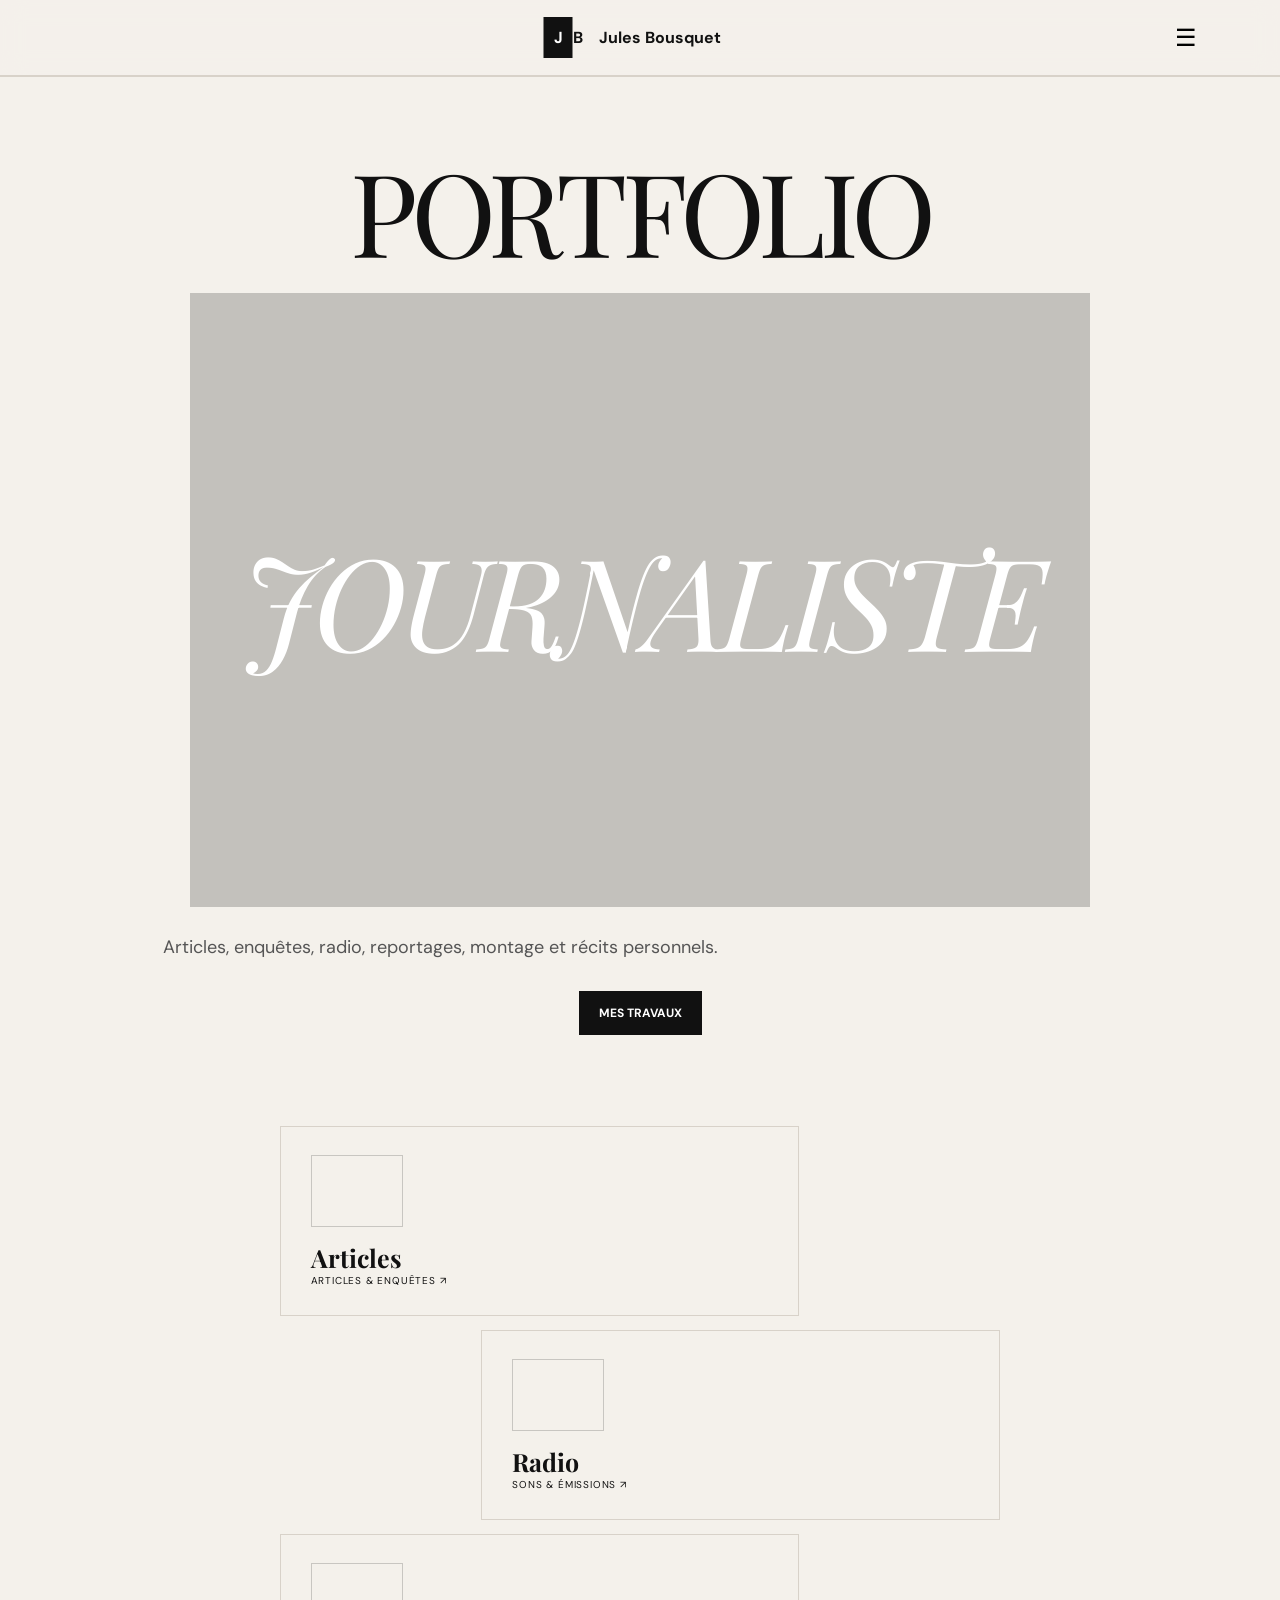
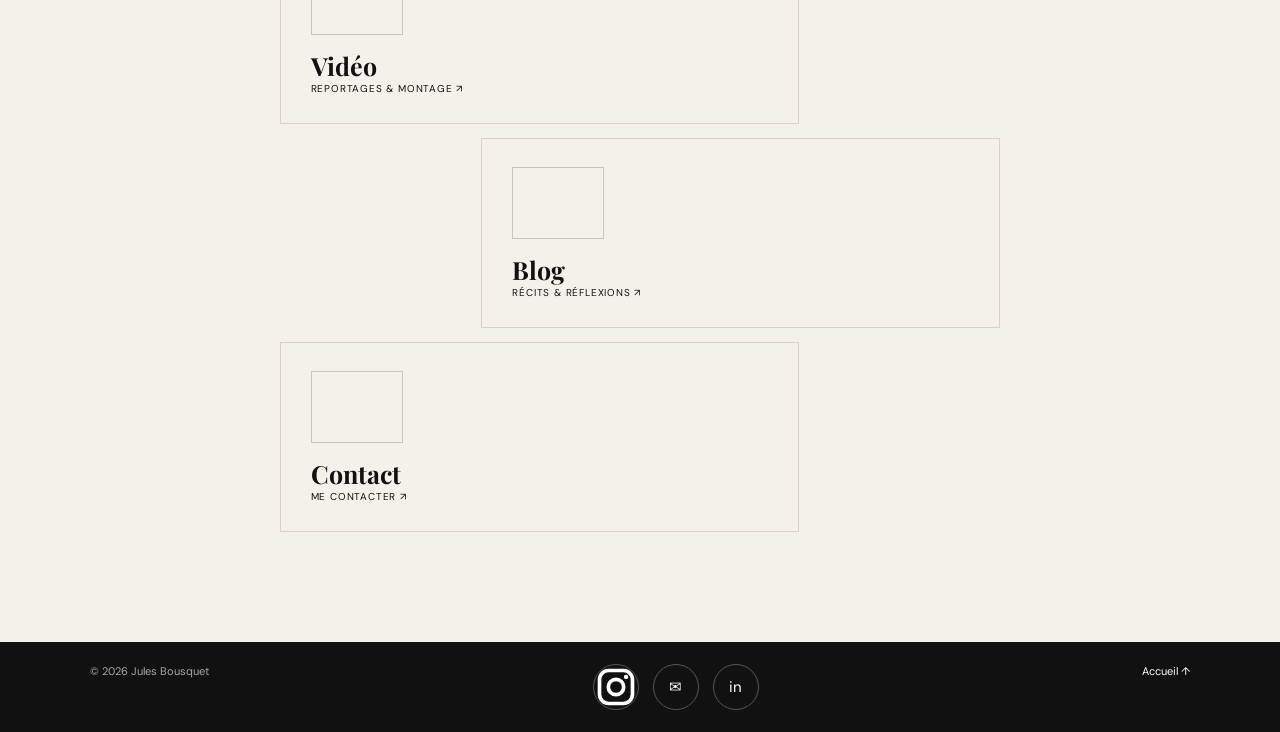
==== commit b0b9a7a3: "Remplace le faux icone Instagram par le vrai pictogramme" ====
--- a/index.html
+++ b/index.html
@@ -4,4 +4,4 @@
 <a class="home-link home-video" href="video.html"><span class="home-icon" aria-hidden="true"></span><strong>Vidéo</strong><small>Reportages & montage ↗</small></a>
 <a class="home-link home-blog" href="blog.html"><span class="home-icon" aria-hidden="true"></span><strong>Blog</strong><small>Récits & réflexions ↗</small></a>
 <a class="home-link home-contact" href="contact.html"><span class="home-icon" aria-hidden="true"></span><strong>Contact</strong><small>Me contacter ↗</small></a>
-</div></main><footer><span>© 2026 Jules Bousquet</span><div class="socials" aria-label="Réseaux et contact"><a href="https://www.instagram.com/lecitoyendumondeoff/" target="_blank" rel="noopener noreferrer" aria-label="Instagram">◎</a><a href="mailto:jules.bousquet1@gmail.com" aria-label="E-mail">✉</a><a href="https://fr.linkedin.com/in/jules-bousquet-864105213" target="_blank" rel="noopener noreferrer" aria-label="LinkedIn">in</a></div><a href="index.html">Accueil ↑</a></footer><script src="script.js"></script></body></html>+</div></main><footer><span>© 2026 Jules Bousquet</span><div class="socials" aria-label="Réseaux et contact"><a class="instagram-icon" href="https://www.instagram.com/lecitoyendumondeoff/" target="_blank" rel="noopener noreferrer" aria-label="Instagram"><svg viewBox="0 0 24 24" aria-hidden="true"><rect x="3" y="3" width="18" height="18" rx="5" fill="none" stroke="currentColor" stroke-width="2"/><circle cx="12" cy="12" r="4.2" fill="none" stroke="currentColor" stroke-width="2"/><circle cx="17.5" cy="6.5" r="1.2" fill="currentColor"/></svg></a><a href="mailto:jules.bousquet1@gmail.com" aria-label="E-mail">✉</a><a href="https://fr.linkedin.com/in/jules-bousquet-864105213" target="_blank" rel="noopener noreferrer" aria-label="LinkedIn">in</a></div><a href="index.html">Accueil ↑</a></footer><script src="script.js"></script></body></html>
--- a/style.css
+++ b/style.css
@@ -1 +1,16 @@
-@import url('https://fonts.googleapis.com/css2?family=DM+Sans:wght@400;500;700&family=Playfair+Display:ital,wght@0,500;0,600;1,500&display=swap');:root{--bg:#f4f1eb;--ink:#111;--muted:#777;--red:#d52b2b;--line:#d8d2c9}*{box-sizing:border-box}html{scroll-behavior:smooth}body{margin:0;background:var(--bg);color:var(--ink);font-family:'DM Sans',sans-serif}a{color:inherit;text-decoration:none}header{height:76px;border-bottom:1px solid var(--line);display:flex;align-items:center;justify-content:center;padding:0 6vw;position:sticky;top:0;background:#f4f1ebee;backdrop-filter:blur(12px);z-index:5}.logo{position:absolute;left:50%;transform:translateX(-50%);font-weight:700;white-space:nowrap}.logo:first-letter{background:#111;color:white;padding:10px}.logo span{margin-left:12px}nav{position:absolute;right:6vw;display:none;gap:28px;font-size:12px;text-transform:uppercase;font-weight:700}#menu{display:block;position:absolute;right:6vw;background:none;border:0;font-size:24px}.hero{min-height:calc(100vh - 76px);padding:5vw 7vw 4vw;display:flex;justify-content:center;align-items:flex-start;text-align:center}.hero>div{max-width:1000px;width:100%}.hero small,section> .head small,.contact small{color:var(--red);font-weight:700;letter-spacing:.16em;font-size:11px}h1,h2,h3{font-family:'Playfair Display',serif;line-height:.95;letter-spacing:-.04em}h1{font-size:clamp(55px,8vw,110px);margin:22px 0}h1 i{font-weight:500}.hero p{font-size:18px;color:#555;max-width:600px;margin-bottom:32px}.hero aside{display:none}.hero aside b{display:block;margin-top:15px}.btn{display:inline-block;background:#111;color:white;padding:14px 20px;font-size:12px;font-weight:700;text-transform:uppercase}section{padding:105px 7vw;border-top:1px solid var(--line)}.head{display:grid;grid-template-columns:1fr 1fr;gap:6vw;align-items:end;margin-bottom:50px}.head h2{font-size:clamp(45px,6vw,78px);margin:12px 0}.head p{color:var(--muted);max-width:500px}.grid{display:grid;grid-template-columns:repeat(3,1fr);gap:18px}.card{border:1px solid var(--line);padding:25px;min-height:280px;display:flex;flex-direction:column;justify-content:space-between;transition:.2s}.card:hover{transform:translateY(-5px);border-color:var(--red)}.card small{color:var(--red);font-weight:700}.card h3{font-size:29px;margin:35px 0 15px}.card p{font-size:13px;color:var(--muted)}.meta{border-top:1px solid var(--line);padding-top:13px;font-size:10px;text-transform:uppercase;display:flex;justify-content:space-between}.dark{background:#111;color:#fff;border-color:#333}.dark .head p,.dark .card p{color:#aaa}.dark .card{border-color:#333}.dark .meta{border-color:#333}.blog{background:#e8e2d8}.blog article{background:white;padding:45px;max-width:850px}.blog h3{font-size:50px;margin:20px 0}.contact{background:var(--red);color:white;display:grid;grid-template-columns:1fr 1fr;gap:8vw}.contact small{color:white}.contact h2{font-size:clamp(50px,7vw,90px);margin-top:20px}.mail{font:500 clamp(22px,3vw,35px) 'Playfair Display',serif;border-bottom:2px solid white}.contact a{font-weight:700}footer{background:#111;color:#aaa;padding:22px 7vw;display:flex;justify-content:space-between;font-size:11px}footer a{color:#fff}@media(max-width:800px){nav{display:none}#menu{display:block}.hero,.head,.contact{grid-template-columns:1fr}.hero{padding-top:70px}.hero aside{margin-top:50px}.grid{grid-template-columns:1fr}.blog h3{font-size:38px}}.home-links{padding:40px 7vw 110px;display:flex;flex-direction:column;gap:14px;max-width:900px;margin:0 auto}.home-link{border:1px solid var(--line);min-height:150px;padding:24px;display:flex;flex-direction:column;justify-content:space-between;transition:.2s;width:72%}.home-link:nth-child(even){align-self:flex-end}.home-link:hover{background:#111;color:#fff;transform:translateY(-5px);border-color:#111}.portfolio-title{font-family:"Playfair Display",serif;font-size:clamp(58px,9vw,120px);line-height:.9;letter-spacing:-.055em;margin:18px 0 30px}.hero-photo{width:min(82vw,900px);height:clamp(360px,48vw,620px);margin:0 auto 28px;display:flex;align-items:center;justify-content:center;background-image:url("photo.jpg");background-size:cover;background-position:center;position:relative;overflow:hidden}.hero-photo:after{content:"";position:absolute;inset:0;background:#0003}.journaliste-title{position:relative;z-index:1;font-family:"Playfair Display",serif;font-size:clamp(60px,10vw,135px);line-height:.9;color:#fff;font-style:italic;letter-spacing:-.05em}.home-icon{font-family:"Playfair Display",serif;font-size:46px}.home-link strong{font-family:"Playfair Display",serif;font-size:29px}.home-link{min-height:165px}.home-icon{font-family:'Playfair Display',serif;font-size:38px}.home-link strong{font-family:'Playfair Display',serif;font-size:25px}.home-link small{font-size:10px;text-transform:uppercase;letter-spacing:.08em}.socials{display:flex;gap:14px;align-items:center}.socials a{width:46px;height:46px;border:1px solid #555;border-radius:50%;display:flex;align-items:center;justify-content:center;font-size:15px;color:#fff;transition:.2s}.socials a:hover{background:#fff;color:#111;border-color:#fff}@media(max-width:800px){.home-links{padding:30px 7vw 70px}.home-link{width:90%;min-height:130px}.home-link:nth-child(even){align-self:flex-end}}.site-nav.open{display:flex;position:absolute;top:76px;right:6vw;flex-direction:column;gap:0;background:var(--bg);border:1px solid var(--line);padding:10px 0;min-width:190px;box-shadow:0 10px 30px #0001}.site-nav.open a{padding:14px 20px}.site-nav.open a:hover{background:#111;color:#fff}.logo{transition:transform .25s ease}.logo:hover{transform:translateX(-50%) translateY(-3px) scale(1.04)}.logo:hover:first-letter{background:var(--red)}.logo:after{content:"↗";display:inline-block;margin-left:8px;font-size:12px;opacity:0;transform:translate(-5px,5px);transition:.25s ease}.logo:hover:after{opacity:1;transform:translate(0,0)}+@import url('https://fonts.googleapis.com/css2?family=DM+Sans:wght@400;500;700&family=Playfair+Display:ital,wght@0,500;0,600;1,500&display=swap');:root{--bg:#f4f1eb;--ink:#111;--muted:#777;--red:#d52b2b;--line:#d8d2c9}*{box-sizing:border-box}html{scroll-behavior:smooth}body{margin:0;background:var(--bg);color:var(--ink);font-family:'DM Sans',sans-serif}a{color:inherit;text-decoration:none}header{height:76px;border-bottom:1px solid var(--line);display:flex;align-items:center;justify-content:center;padding:0 6vw;position:sticky;top:0;background:#f4f1ebee;backdrop-filter:blur(12px);z-index:5}.logo{position:absolute;left:50%;transform:translateX(-50%);font-weight:700;white-space:nowrap}.logo:first-letter{background:#111;color:white;padding:10px}.logo span{margin-left:12px}nav{position:absolute;right:6vw;display:none;gap:28px;font-size:12px;text-transform:uppercase;font-weight:700}#menu{display:block;position:absolute;right:6vw;background:none;border:0;font-size:24px}.hero{min-height:calc(100vh - 76px);padding:5vw 7vw 4vw;display:flex;justify-content:center;align-items:flex-start;text-align:center}.hero>div{max-width:1000px;width:100%}.hero small,section> .head small,.contact small{color:var(--red);font-weight:700;letter-spacing:.16em;font-size:11px}h1,h2,h3{font-family:'Playfair Display',serif;line-height:.95;letter-spacing:-.04em}h1{font-size:clamp(55px,8vw,110px);margin:22px 0}h1 i{font-weight:500}.hero p{font-size:18px;color:#555;max-width:600px;margin-bottom:32px}.hero aside{display:none}.hero aside b{display:block;margin-top:15px}.btn{display:inline-block;background:#111;color:white;padding:14px 20px;font-size:12px;font-weight:700;text-transform:uppercase}section{padding:105px 7vw;border-top:1px solid var(--line)}.head{display:grid;grid-template-columns:1fr 1fr;gap:6vw;align-items:end;margin-bottom:50px}.head h2{font-size:clamp(45px,6vw,78px);margin:12px 0}.head p{color:var(--muted);max-width:500px}.grid{display:grid;grid-template-columns:repeat(3,1fr);gap:18px}.card{border:1px solid var(--line);padding:25px;min-height:280px;display:flex;flex-direction:column;justify-content:space-between;transition:.2s}.card:hover{transform:translateY(-5px);border-color:var(--red)}.card small{color:var(--red);font-weight:700}.card h3{font-size:29px;margin:35px 0 15px}.card p{font-size:13px;color:var(--muted)}.meta{border-top:1px solid var(--line);padding-top:13px;font-size:10px;text-transform:uppercase;display:flex;justify-content:space-between}.dark{background:#111;color:#fff;border-color:#333}.dark .head p,.dark .card p{color:#aaa}.dark .card{border-color:#333}.dark .meta{border-color:#333}.blog{background:#e8e2d8}.blog article{background:white;padding:45px;max-width:850px}.blog h3{font-size:50px;margin:20px 0}.contact{background:var(--red);color:white;display:grid;grid-template-columns:1fr 1fr;gap:8vw}.contact small{color:white}.contact h2{font-size:clamp(50px,7vw,90px);margin-top:20px}.mail{font:500 clamp(22px,3vw,35px) 'Playfair Display',serif;border-bottom:2px solid white}.contact a{font-weight:700}footer{background:#111;color:#aaa;padding:22px 7vw;display:flex;justify-content:space-between;font-size:11px}footer a{color:#fff}@media(max-width:800px){nav{display:none}#menu{display:block}.hero,.head,.contact{grid-template-columns:1fr}.hero{padding-top:70px}.hero aside{margin-top:50px}.grid{grid-template-columns:1fr}.blog h3{font-size:38px}}.home-links{padding:40px 7vw 110px;display:flex;flex-direction:column;gap:14px;max-width:900px;margin:0 auto}.home-link{border:1px solid var(--line);min-height:150px;padding:24px;display:flex;flex-direction:column;justify-content:space-between;transition:.2s;width:72%}.home-link:nth-child(even){align-self:flex-end}.home-link:hover{background:#111;color:#fff;transform:translateY(-5px);border-color:#111}.portfolio-title{font-family:"Playfair Display",serif;font-size:clamp(58px,9vw,120px);line-height:.9;letter-spacing:-.055em;margin:18px 0 30px}.hero-photo{width:min(82vw,900px);height:clamp(360px,48vw,620px);margin:0 auto 28px;display:flex;align-items:center;justify-content:center;background-image:url("photo.jpg");background-size:cover;background-position:center;position:relative;overflow:hidden}.hero-photo:after{content:"";position:absolute;inset:0;background:#0003}.journaliste-title{position:relative;z-index:1;font-family:"Playfair Display",serif;font-size:clamp(60px,10vw,135px);line-height:.9;color:#fff;font-style:italic;letter-spacing:-.05em}.home-icon{font-family:"Playfair Display",serif;font-size:46px}.home-link strong{font-family:"Playfair Display",serif;font-size:29px}.home-link{min-height:165px}.home-icon{font-family:'Playfair Display',serif;font-size:38px}.home-link strong{font-family:'Playfair Display',serif;font-size:25px}.home-link small{font-size:10px;text-transform:uppercase;letter-spacing:.08em}.socials{display:flex;gap:14px;align-items:center}.socials a{width:46px;height:46px;border:1px solid #555;border-radius:50%;display:flex;align-items:center;justify-content:center;font-size:15px;color:#fff;transition:.2s}.socials a:hover{background:#fff;color:#111;border-color:#fff}@media(max-width:800px){.home-links{padding:30px 7vw 70px}.home-link{width:90%;min-height:130px}.home-link:nth-child(even){align-self:flex-end}}.site-nav.open{display:flex;position:absolute;top:76px;right:6vw;flex-direction:column;gap:0;background:var(--bg);border:1px solid var(--line);padding:10px 0;min-width:190px;box-shadow:0 10px 30px #0001}.site-nav.open a{padding:14px 20px}.site-nav.open a:hover{background:#111;color:#fff}.logo{transition:transform .25s ease}.logo:hover{transform:translateX(-50%) translateY(-3px) scale(1.04)}.logo:hover:first-letter{background:var(--red)}.logo:after{content:"↗";display:inline-block;margin-left:8px;font-size:12px;opacity:0;transform:translate(-5px,5px);transition:.25s ease}.logo:hover:after{opacity:1;transform:translate(0,0)}
+/* Illustrations noir et blanc des onglets de la page d'accueil */
+.home-link{position:relative;overflow:hidden;isolation:isolate;min-height:190px;padding:28px 30px}
+.home-link::before{content:"";position:absolute;inset:0;background-position:center;background-size:cover;filter:grayscale(1) contrast(1.15);opacity:.20;transform:scale(1.02);transition:.35s ease;z-index:-2}
+.home-link::after{content:"";position:absolute;inset:0;background:linear-gradient(90deg,rgba(244,241,235,.96) 0%,rgba(244,241,235,.78) 48%,rgba(244,241,235,.35) 100%);z-index:-1;transition:.35s ease}
+.home-link:hover::before{opacity:.42;transform:scale(1.07)}
+.home-link:hover::after{background:linear-gradient(90deg,rgba(17,17,17,.94),rgba(17,17,17,.62))}
+.home-icon{display:block;width:92px;height:72px;margin-bottom:14px;background-position:center;background-size:cover;filter:grayscale(1) contrast(1.2);border:1px solid rgba(17,17,17,.18);transition:.3s ease}
+.home-link:hover .home-icon{filter:grayscale(1) contrast(1.35);border-color:#555}
+.home-articles::before,.home-articles .home-icon{background-image:url("https://images.unsplash.com/photo-1455390582262-044cdead277a?auto=format&fit=crop&w=900&q=80")}
+.home-radio::before,.home-radio .home-icon{background-image:url("https://images.unsplash.com/photo-1478737270239-2f02b77fc618?auto=format&fit=crop&w=900&q=80")}
+.home-video::before,.home-video .home-icon{background-image:url("https://images.unsplash.com/photo-1492619375914-88005aa9e8fb?auto=format&fit=crop&w=900&q=80")}
+.home-blog::before,.home-blog .home-icon{background-image:url("https://images.unsplash.com/photo-1517842645767-c639042777db?auto=format&fit=crop&w=900&q=80")}
+.home-contact::before,.home-contact .home-icon{background-image:url("https://images.unsplash.com/photo-1521791055366-0d553872125f?auto=format&fit=crop&w=900&q=80")}
+.home-link strong,.home-link small{position:relative;z-index:1}
+@media(max-width:800px){.home-link{min-height:155px;padding:22px}.home-icon{width:82px;height:60px}}
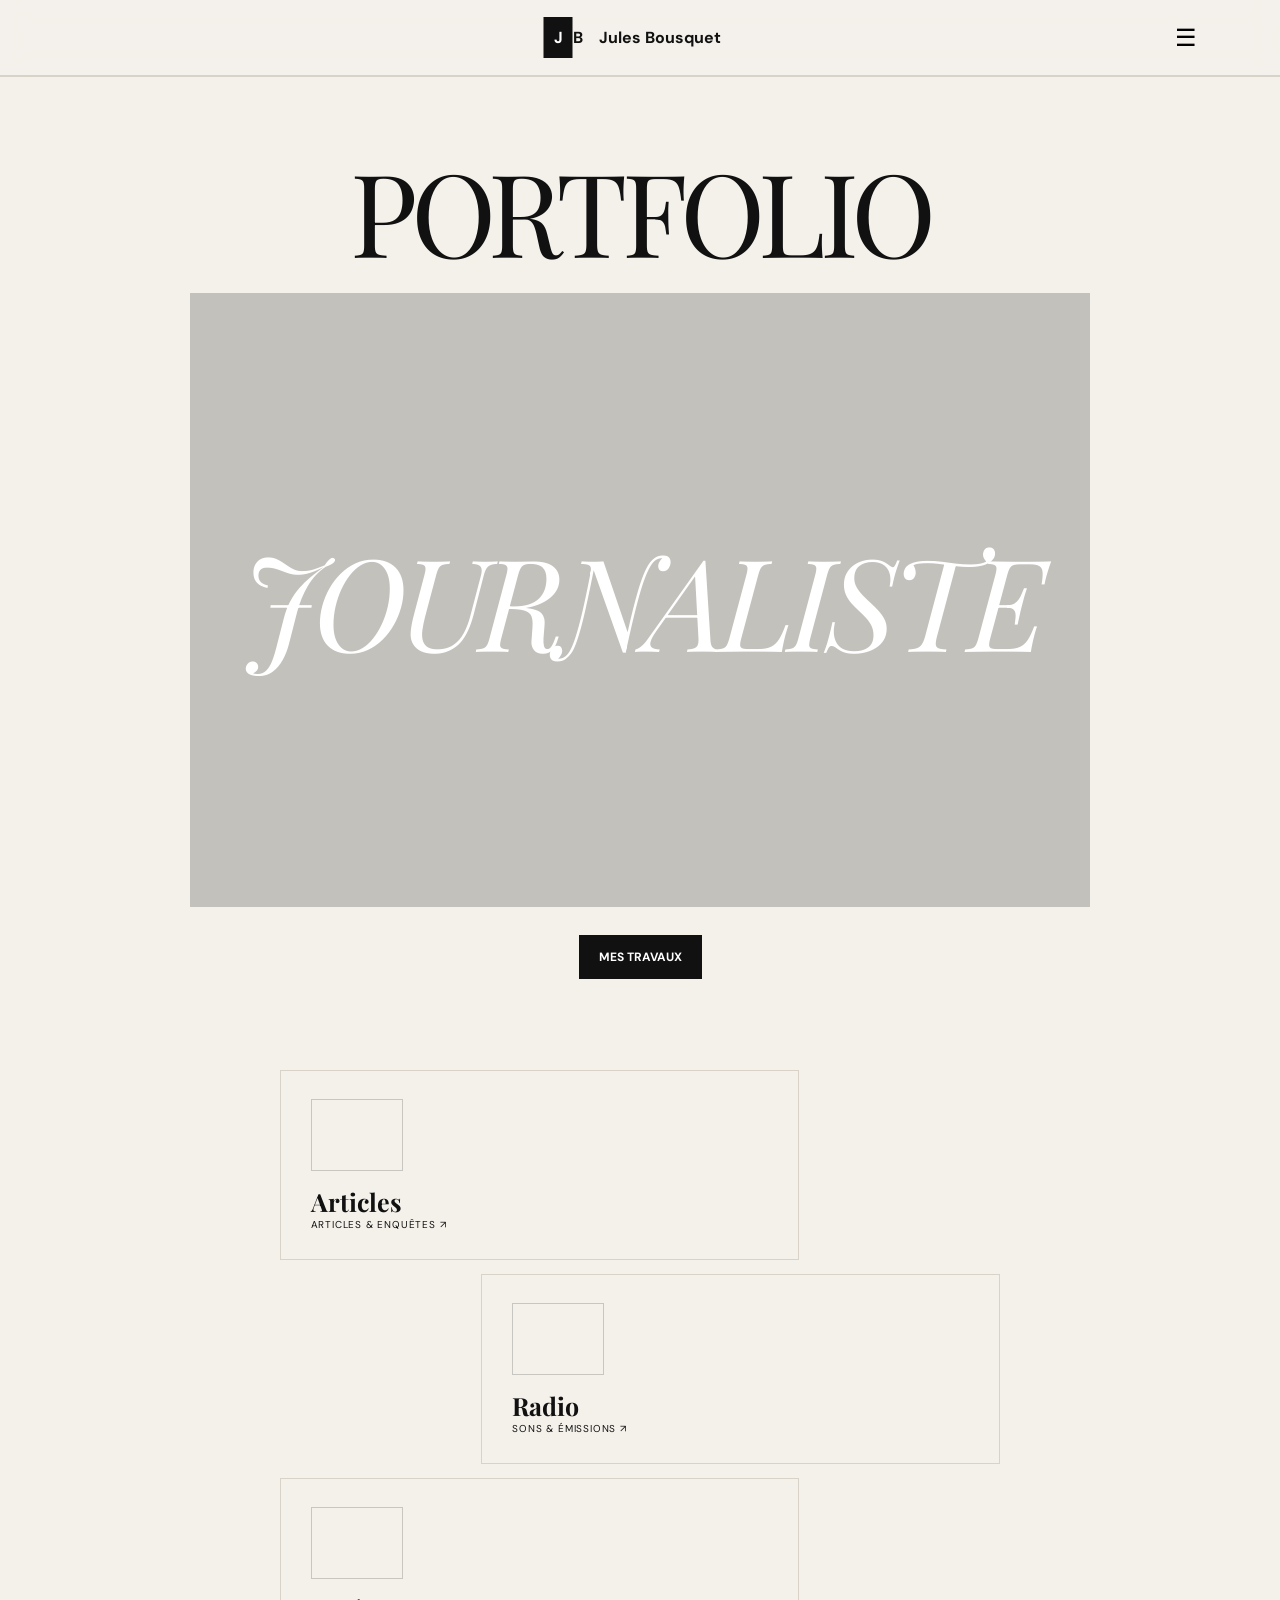
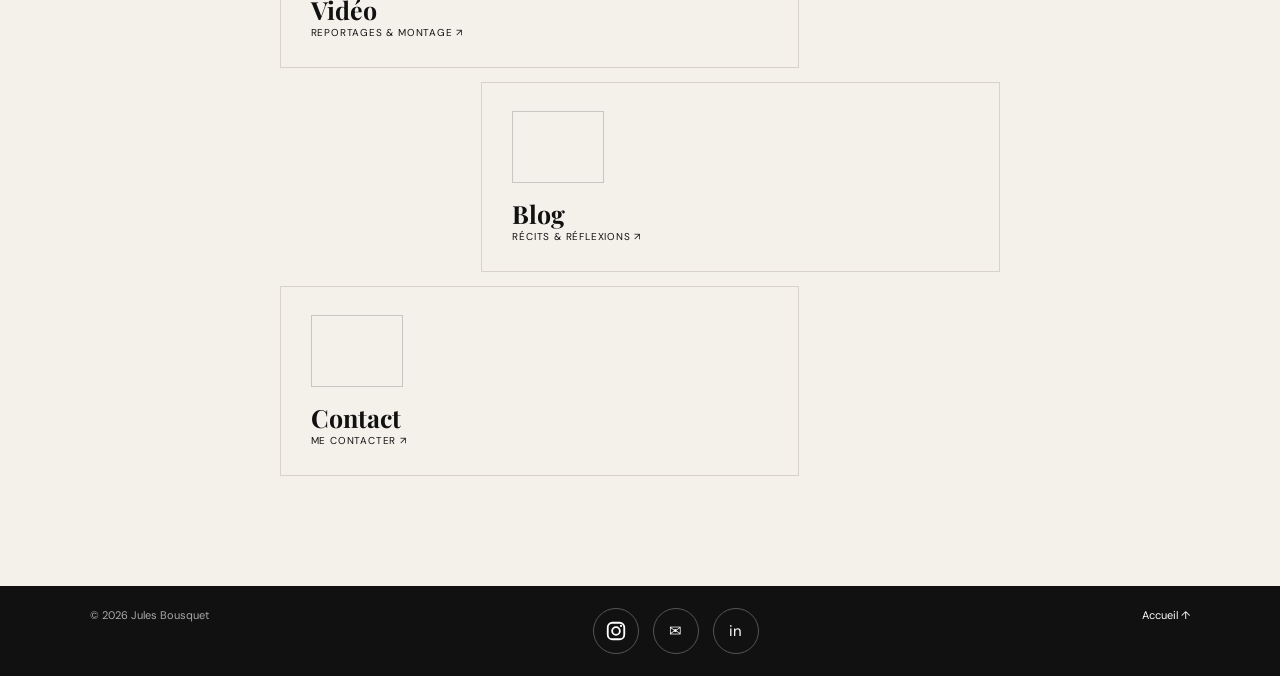
==== commit ec3be082: "Réduire le titre et retirer la phrase d'introduction" ====
--- a/index.html
+++ b/index.html
@@ -1,4 +1,4 @@
-<!doctype html><html lang="fr"><head><meta charset="utf-8"><meta name="viewport" content="width=device-width,initial-scale=1"><title>Jules Bousquet — Journaliste</title><meta name="description" content="Portfolio de Jules Bousquet, journaliste."><link rel="stylesheet" href="style.css"></head><body><header><a class="logo" href="index.html">JB <span>Jules Bousquet</span></a><button id="menu" aria-label="Ouvrir le menu">☰</button><nav class="site-nav"><a href="articles.html">Articles</a><a href="radio.html">Radio</a><a href="video.html">Vidéos & montage</a><a href="blog.html">Blog</a><a href="contact.html">Contact</a></nav></header><main id="top"><section class="hero"><div><div class="portfolio-title">PORTFOLIO</div><div class="hero-photo" aria-label="Emplacement réservé pour ma photo"><span class="journaliste-title">JOURNALISTE</span></div><p>Articles, enquêtes, radio, reportages, montage et récits personnels.</p><a class="btn" href="#navigation">Mes travaux</a></div></section><div id="navigation" class="home-links" aria-label="Navigation principale">
+<!doctype html><html lang="fr"><head><meta charset="utf-8"><meta name="viewport" content="width=device-width,initial-scale=1"><title>Jules Bousquet — Journaliste</title><meta name="description" content="Portfolio de Jules Bousquet, journaliste."><link rel="stylesheet" href="style.css"></head><body><header><a class="logo" href="index.html">JB <span>Jules Bousquet</span></a><button id="menu" aria-label="Ouvrir le menu">☰</button><nav class="site-nav"><a href="articles.html">Articles</a><a href="radio.html">Radio</a><a href="video.html">Vidéos & montage</a><a href="blog.html">Blog</a><a href="contact.html">Contact</a></nav></header><main id="top"><section class="hero"><div><div class="portfolio-title">PORTFOLIO</div><div class="hero-photo" aria-label="Emplacement réservé pour ma photo"><span class="journaliste-title">JOURNALISTE</span></div><a class="btn" href="#navigation">Mes travaux</a></div></section><div id="navigation" class="home-links" aria-label="Navigation principale">
 <a class="home-link home-articles" href="articles.html"><span class="home-icon" aria-hidden="true"></span><strong>Articles</strong><small>Articles & enquêtes ↗</small></a>
 <a class="home-link home-radio" href="radio.html"><span class="home-icon" aria-hidden="true"></span><strong>Radio</strong><small>Sons & émissions ↗</small></a>
 <a class="home-link home-video" href="video.html"><span class="home-icon" aria-hidden="true"></span><strong>Vidéo</strong><small>Reportages & montage ↗</small></a>
--- a/style.css
+++ b/style.css
@@ -14,3 +14,4 @@
 .home-contact::before,.home-contact .home-icon{background-image:url("https://images.unsplash.com/photo-1521791055366-0d553872125f?auto=format&fit=crop&w=900&q=80")}
 .home-link strong,.home-link small{position:relative;z-index:1}
 @media(max-width:800px){.home-link{min-height:155px;padding:22px}.home-icon{width:82px;height:60px}}
+.socials .instagram-icon svg{width:22px;height:22px;display:block}.socials .instagram-icon{font-size:0}
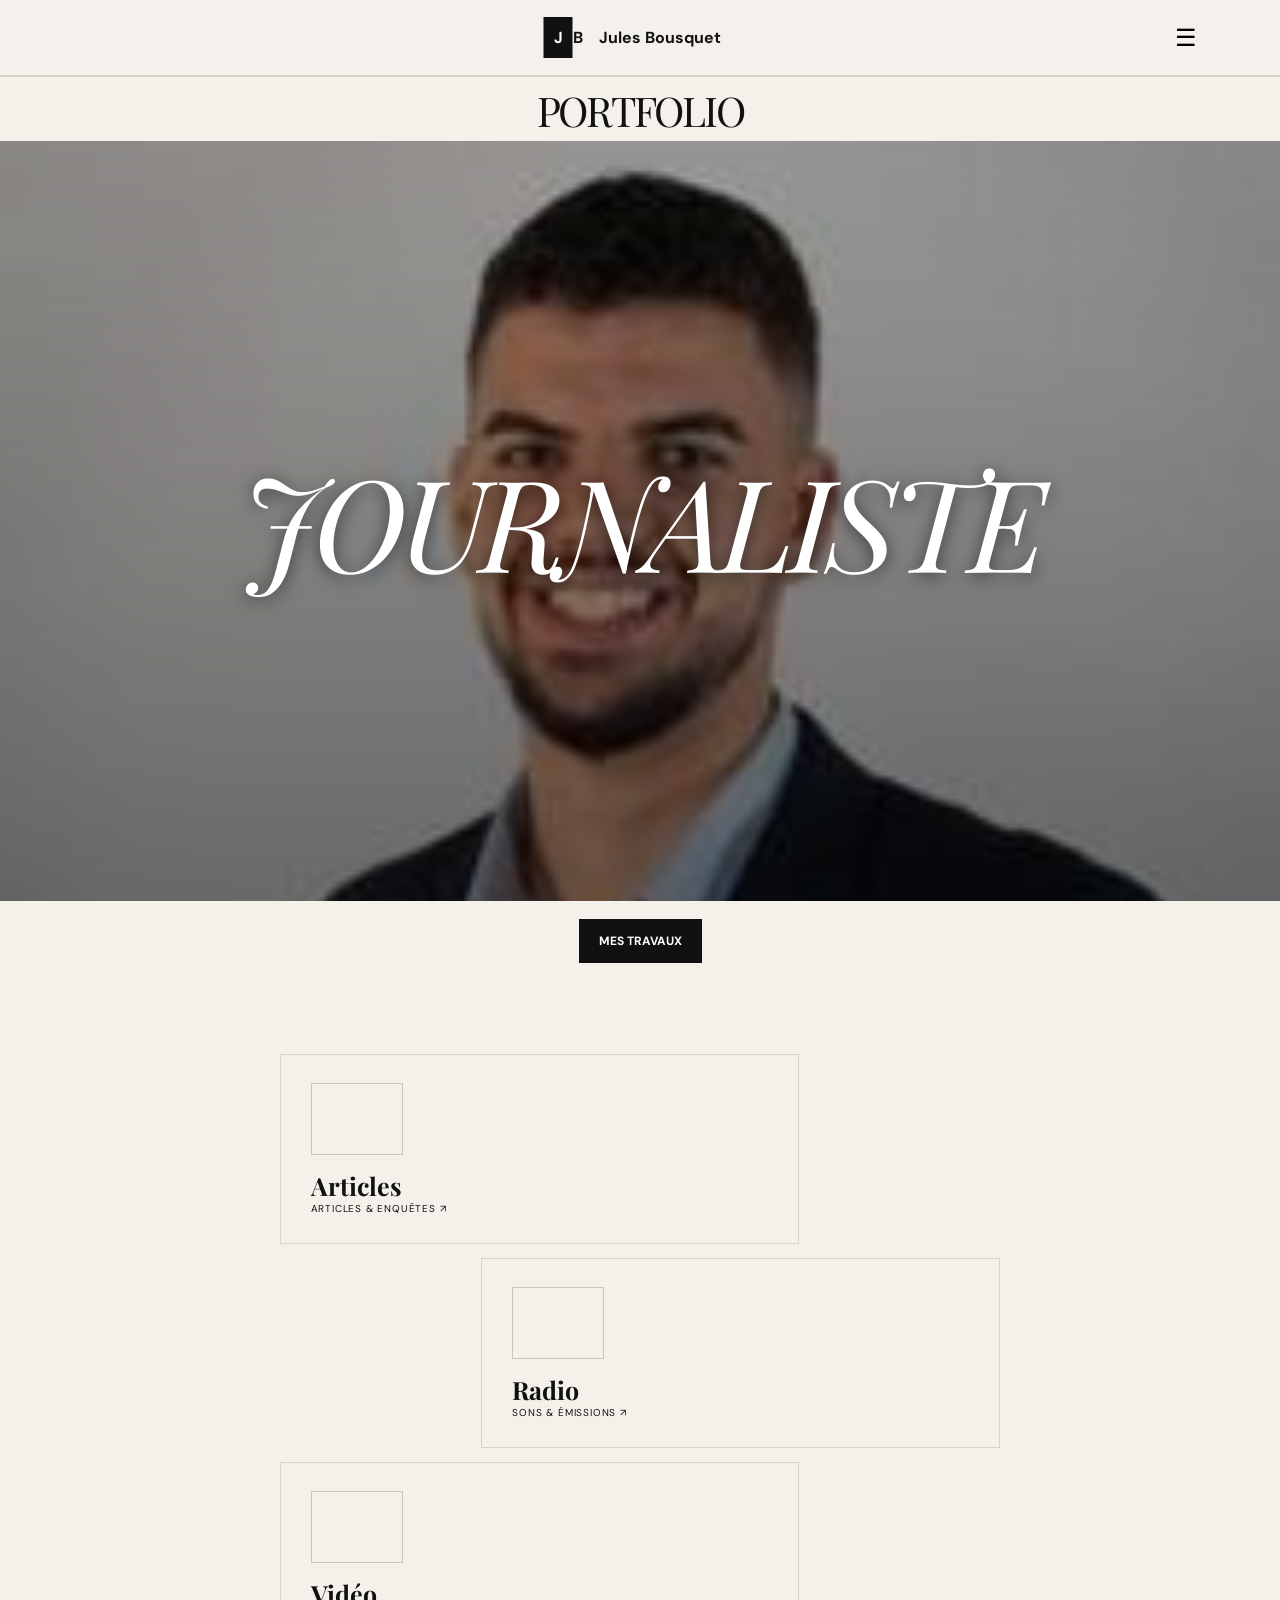
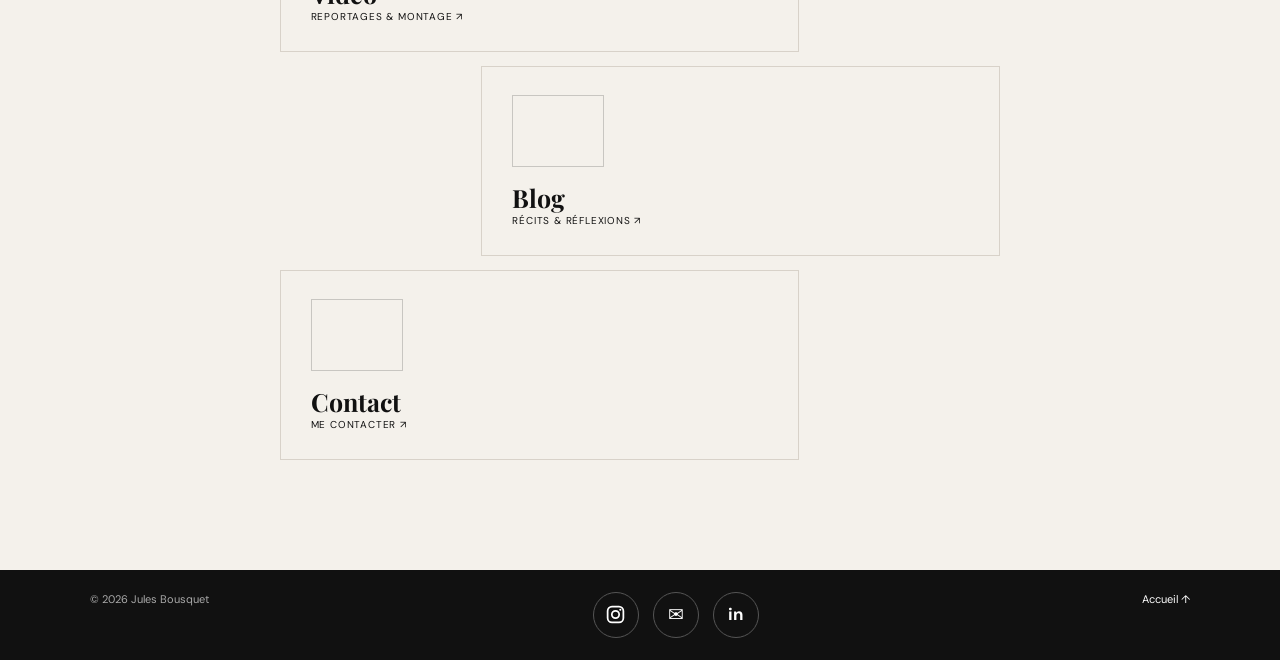
==== commit 425fa464: "Active le portrait sur la page d'accueil" ====
--- a/index.html
+++ b/index.html
@@ -1,4 +1,4 @@
-<!doctype html><html lang="fr"><head><meta charset="utf-8"><meta name="viewport" content="width=device-width,initial-scale=1"><title>Jules Bousquet — Journaliste</title><meta name="description" content="Portfolio de Jules Bousquet, journaliste."><link rel="stylesheet" href="style.css"></head><body><header><a class="logo" href="index.html">JB <span>Jules Bousquet</span></a><button id="menu" aria-label="Ouvrir le menu">☰</button><nav class="site-nav"><a href="articles.html">Articles</a><a href="radio.html">Radio</a><a href="video.html">Vidéos & montage</a><a href="blog.html">Blog</a><a href="contact.html">Contact</a></nav></header><main id="top"><section class="hero"><div><div class="portfolio-title">PORTFOLIO</div><div class="hero-photo" aria-label="Emplacement réservé pour ma photo"><span class="journaliste-title">JOURNALISTE</span></div><a class="btn" href="#navigation">Mes travaux</a></div></section><div id="navigation" class="home-links" aria-label="Navigation principale">
+<!doctype html><html lang="fr"><head><meta charset="utf-8"><meta name="viewport" content="width=device-width,initial-scale=1"><title>Jules Bousquet — Journaliste</title><meta name="description" content="Portfolio de Jules Bousquet, journaliste."><link rel="stylesheet" href="style.css"><link rel="stylesheet" href="portrait.css"></head><body><header><a class="logo" href="index.html">JB <span>Jules Bousquet</span></a><button id="menu" aria-label="Ouvrir le menu">☰</button><nav class="site-nav"><a href="articles.html">Articles</a><a href="radio.html">Radio</a><a href="video.html">Vidéos & montage</a><a href="blog.html">Blog</a><a href="contact.html">Contact</a></nav></header><main id="top"><section class="hero"><div><div class="portfolio-title">PORTFOLIO</div><div class="hero-photo" aria-label="Photo de profil de Jules Bousquet"><span class="journaliste-title">JOURNALISTE</span></div><a class="btn" href="#navigation">Mes travaux</a></div></section><div id="navigation" class="home-links" aria-label="Navigation principale">
 <a class="home-link home-articles" href="articles.html"><span class="home-icon" aria-hidden="true"></span><strong>Articles</strong><small>Articles & enquêtes ↗</small></a>
 <a class="home-link home-radio" href="radio.html"><span class="home-icon" aria-hidden="true"></span><strong>Radio</strong><small>Sons & émissions ↗</small></a>
 <a class="home-link home-video" href="video.html"><span class="home-icon" aria-hidden="true"></span><strong>Vidéo</strong><small>Reportages & montage ↗</small></a>
--- a/style.css
+++ b/style.css
@@ -1,17 +1,61 @@
-@import url('https://fonts.googleapis.com/css2?family=DM+Sans:wght@400;500;700&family=Playfair+Display:ital,wght@0,500;0,600;1,500&display=swap');:root{--bg:#f4f1eb;--ink:#111;--muted:#777;--red:#d52b2b;--line:#d8d2c9}*{box-sizing:border-box}html{scroll-behavior:smooth}body{margin:0;background:var(--bg);color:var(--ink);font-family:'DM Sans',sans-serif}a{color:inherit;text-decoration:none}header{height:76px;border-bottom:1px solid var(--line);display:flex;align-items:center;justify-content:center;padding:0 6vw;position:sticky;top:0;background:#f4f1ebee;backdrop-filter:blur(12px);z-index:5}.logo{position:absolute;left:50%;transform:translateX(-50%);font-weight:700;white-space:nowrap}.logo:first-letter{background:#111;color:white;padding:10px}.logo span{margin-left:12px}nav{position:absolute;right:6vw;display:none;gap:28px;font-size:12px;text-transform:uppercase;font-weight:700}#menu{display:block;position:absolute;right:6vw;background:none;border:0;font-size:24px}.hero{min-height:calc(100vh - 76px);padding:5vw 7vw 4vw;display:flex;justify-content:center;align-items:flex-start;text-align:center}.hero>div{max-width:1000px;width:100%}.hero small,section> .head small,.contact small{color:var(--red);font-weight:700;letter-spacing:.16em;font-size:11px}h1,h2,h3{font-family:'Playfair Display',serif;line-height:.95;letter-spacing:-.04em}h1{font-size:clamp(55px,8vw,110px);margin:22px 0}h1 i{font-weight:500}.hero p{font-size:18px;color:#555;max-width:600px;margin-bottom:32px}.hero aside{display:none}.hero aside b{display:block;margin-top:15px}.btn{display:inline-block;background:#111;color:white;padding:14px 20px;font-size:12px;font-weight:700;text-transform:uppercase}section{padding:105px 7vw;border-top:1px solid var(--line)}.head{display:grid;grid-template-columns:1fr 1fr;gap:6vw;align-items:end;margin-bottom:50px}.head h2{font-size:clamp(45px,6vw,78px);margin:12px 0}.head p{color:var(--muted);max-width:500px}.grid{display:grid;grid-template-columns:repeat(3,1fr);gap:18px}.card{border:1px solid var(--line);padding:25px;min-height:280px;display:flex;flex-direction:column;justify-content:space-between;transition:.2s}.card:hover{transform:translateY(-5px);border-color:var(--red)}.card small{color:var(--red);font-weight:700}.card h3{font-size:29px;margin:35px 0 15px}.card p{font-size:13px;color:var(--muted)}.meta{border-top:1px solid var(--line);padding-top:13px;font-size:10px;text-transform:uppercase;display:flex;justify-content:space-between}.dark{background:#111;color:#fff;border-color:#333}.dark .head p,.dark .card p{color:#aaa}.dark .card{border-color:#333}.dark .meta{border-color:#333}.blog{background:#e8e2d8}.blog article{background:white;padding:45px;max-width:850px}.blog h3{font-size:50px;margin:20px 0}.contact{background:var(--red);color:white;display:grid;grid-template-columns:1fr 1fr;gap:8vw}.contact small{color:white}.contact h2{font-size:clamp(50px,7vw,90px);margin-top:20px}.mail{font:500 clamp(22px,3vw,35px) 'Playfair Display',serif;border-bottom:2px solid white}.contact a{font-weight:700}footer{background:#111;color:#aaa;padding:22px 7vw;display:flex;justify-content:space-between;font-size:11px}footer a{color:#fff}@media(max-width:800px){nav{display:none}#menu{display:block}.hero,.head,.contact{grid-template-columns:1fr}.hero{padding-top:70px}.hero aside{margin-top:50px}.grid{grid-template-columns:1fr}.blog h3{font-size:38px}}.home-links{padding:40px 7vw 110px;display:flex;flex-direction:column;gap:14px;max-width:900px;margin:0 auto}.home-link{border:1px solid var(--line);min-height:150px;padding:24px;display:flex;flex-direction:column;justify-content:space-between;transition:.2s;width:72%}.home-link:nth-child(even){align-self:flex-end}.home-link:hover{background:#111;color:#fff;transform:translateY(-5px);border-color:#111}.portfolio-title{font-family:"Playfair Display",serif;font-size:clamp(58px,9vw,120px);line-height:.9;letter-spacing:-.055em;margin:18px 0 30px}.hero-photo{width:min(82vw,900px);height:clamp(360px,48vw,620px);margin:0 auto 28px;display:flex;align-items:center;justify-content:center;background-image:url("photo.jpg");background-size:cover;background-position:center;position:relative;overflow:hidden}.hero-photo:after{content:"";position:absolute;inset:0;background:#0003}.journaliste-title{position:relative;z-index:1;font-family:"Playfair Display",serif;font-size:clamp(60px,10vw,135px);line-height:.9;color:#fff;font-style:italic;letter-spacing:-.05em}.home-icon{font-family:"Playfair Display",serif;font-size:46px}.home-link strong{font-family:"Playfair Display",serif;font-size:29px}.home-link{min-height:165px}.home-icon{font-family:'Playfair Display',serif;font-size:38px}.home-link strong{font-family:'Playfair Display',serif;font-size:25px}.home-link small{font-size:10px;text-transform:uppercase;letter-spacing:.08em}.socials{display:flex;gap:14px;align-items:center}.socials a{width:46px;height:46px;border:1px solid #555;border-radius:50%;display:flex;align-items:center;justify-content:center;font-size:15px;color:#fff;transition:.2s}.socials a:hover{background:#fff;color:#111;border-color:#fff}@media(max-width:800px){.home-links{padding:30px 7vw 70px}.home-link{width:90%;min-height:130px}.home-link:nth-child(even){align-self:flex-end}}.site-nav.open{display:flex;position:absolute;top:76px;right:6vw;flex-direction:column;gap:0;background:var(--bg);border:1px solid var(--line);padding:10px 0;min-width:190px;box-shadow:0 10px 30px #0001}.site-nav.open a{padding:14px 20px}.site-nav.open a:hover{background:#111;color:#fff}.logo{transition:transform .25s ease}.logo:hover{transform:translateX(-50%) translateY(-3px) scale(1.04)}.logo:hover:first-letter{background:var(--red)}.logo:after{content:"↗";display:inline-block;margin-left:8px;font-size:12px;opacity:0;transform:translate(-5px,5px);transition:.25s ease}.logo:hover:after{opacity:1;transform:translate(0,0)}
+@import url('https://fonts.googleapis.com/css2?family=DM+Sans:wght@400;500;700&family=Playfair+Display:ital,wght@0,500;0,600;1,500&display=swap');:root{--bg:#f4f1eb;--ink:#111;--muted:#777;--red:#d52b2b;--line:#d8d2c9}*{box-sizing:border-box}html{scroll-behavior:smooth}body{margin:0;background:var(--bg);color:var(--ink);font-family:'DM Sans',sans-serif}a{color:inherit;text-decoration:none}header{height:76px;border-bottom:1px solid var(--line);display:flex;align-items:center;justify-content:center;padding:0 6vw;position:sticky;top:0;background:#f4f1ebee;backdrop-filter:blur(12px);z-index:5}.logo{position:absolute;left:50%;transform:translateX(-50%);font-weight:700;white-space:nowrap}.logo:first-letter{background:#111;color:white;padding:10px}.logo span{margin-left:12px}nav{position:absolute;right:6vw;display:none;gap:28px;font-size:12px;text-transform:uppercase;font-weight:700}#menu{display:block;position:absolute;right:6vw;background:none;border:0;font-size:24px}.hero{min-height:calc(100vh - 76px);padding:2.2vw 7vw 4vw;display:flex;justify-content:center;align-items:flex-start;text-align:center}.hero>div{max-width:1000px;width:100%}.hero small,section> .head small,.contact small{color:var(--red);font-weight:700;letter-spacing:.16em;font-size:11px}h1,h2,h3{font-family:'Playfair Display',serif;line-height:.95;letter-spacing:-.04em}h1{font-size:clamp(55px,8vw,110px);margin:22px 0}h1 i{font-weight:500}.hero p{font-size:18px;color:#555;max-width:600px;margin-bottom:32px}.hero aside{display:none}.hero aside b{display:block;margin-top:15px}.btn{display:inline-block;background:#111;color:white;padding:14px 20px;font-size:12px;font-weight:700;text-transform:uppercase}section{padding:105px 7vw;border-top:1px solid var(--line)}.head{display:grid;grid-template-columns:1fr 1fr;gap:6vw;align-items:end;margin-bottom:50px}.head h2{font-size:clamp(45px,6vw,78px);margin:12px 0}.head p{color:var(--muted);max-width:500px}.grid{display:grid;grid-template-columns:repeat(3,1fr);gap:18px}.card{border:1px solid var(--line);padding:25px;min-height:280px;display:flex;flex-direction:column;justify-content:space-between;transition:.2s}.card:hover{transform:translateY(-5px);border-color:var(--red)}.card small{color:var(--red);font-weight:700}.card h3{font-size:29px;margin:35px 0 15px}.card p{font-size:13px;color:var(--muted)}.meta{border-top:1px solid var(--line);padding-top:13px;font-size:10px;text-transform:uppercase;display:flex;justify-content:space-between}.dark{background:#111;color:#fff;border-color:#333}.dark .head p,.dark .card p{color:#aaa}.dark .card{border-color:#333}.dark .meta{border-color:#333}.blog{background:#e8e2d8}.blog article{background:white;padding:45px;max-width:850px}.blog h3{font-size:50px;margin:20px 0}.contact{background:var(--red);color:white;display:grid;grid-template-columns:1fr 1fr;gap:8vw}.contact small{color:white}.contact h2{font-size:clamp(50px,7vw,90px);margin-top:20px}.mail{font:500 clamp(22px,3vw,35px) 'Playfair Display',serif;border-bottom:2px solid white}.contact a{font-weight:700}footer{background:#111;color:#aaa;padding:22px 7vw;display:flex;justify-content:space-between;font-size:11px}footer a{color:#fff}@media(max-width:800px){nav{display:none}#menu{display:block}.hero,.head,.contact{grid-template-columns:1fr}.hero{padding-top:70px}.hero aside{margin-top:50px}.grid{grid-template-columns:1fr}.blog h3{font-size:38px}}.home-links{padding:40px 7vw 110px;display:flex;flex-direction:column;gap:14px;max-width:900px;margin:0 auto}.home-link{border:1px solid var(--line);min-height:150px;padding:24px;display:flex;flex-direction:column;justify-content:space-between;transition:.2s;width:72%}.home-link:nth-child(even){align-self:flex-end}.home-link:hover{background:#111;color:#fff;transform:translateY(-5px);border-color:#111}.portfolio-title{font-family:"Playfair Display",serif;font-size:clamp(32px,4.2vw,58px);line-height:.9;letter-spacing:-.055em;margin:8px 0 20px}.hero-photo{width:min(82vw,900px);height:clamp(360px,48vw,620px);margin:0 auto 28px;display:flex;align-items:center;justify-content:center;background-image:url("photo.jpg");background-size:cover;background-position:center;position:relative;overflow:hidden}.hero-photo:after{content:"";position:absolute;inset:0;background:#0003}.journaliste-title{position:relative;z-index:1;font-family:"Playfair Display",serif;font-size:clamp(60px,10vw,135px);line-height:.9;color:#fff;font-style:italic;letter-spacing:-.05em}.home-icon{font-family:"Playfair Display",serif;font-size:46px}.home-link strong{font-family:"Playfair Display",serif;font-size:29px}.home-link{min-height:165px}.home-icon{font-family:'Playfair Display',serif;font-size:38px}.home-link strong{font-family:'Playfair Display',serif;font-size:25px}.home-link small{font-size:10px;text-transform:uppercase;letter-spacing:.08em}.socials{display:flex;gap:14px;align-items:center}.socials a{width:46px;height:46px;border:1px solid #555;border-radius:50%;display:flex;align-items:center;justify-content:center;font-size:15px;color:#fff;transition:.2s}.socials a:hover{background:#fff;color:#111;border-color:#fff}@media(max-width:800px){.home-links{padding:30px 7vw 70px}.home-link{width:90%;min-height:130px}.home-link:nth-child(even){align-self:flex-end}}.site-nav.open{display:flex;position:absolute;top:76px;right:6vw;flex-direction:column;gap:0;background:var(--bg);border:1px solid var(--line);padding:10px 0;min-width:190px;box-shadow:0 10px 30px #0001}.site-nav.open a{padding:14px 20px}.site-nav.open a:hover{background:#111;color:#fff}.logo{transition:transform .25s ease}.logo:hover{transform:translateX(-50%) translateY(-3px) scale(1.04)}.logo:hover:first-letter{background:var(--red)}.logo:after{content:"↗";display:inline-block;margin-left:8px;font-size:12px;opacity:0;transform:translate(-5px,5px);transition:.25s ease}.logo:hover:after{opacity:1;transform:translate(0,0)}
 /* Illustrations noir et blanc des onglets de la page d'accueil */
-.home-link{position:relative;overflow:hidden;isolation:isolate;min-height:190px;padding:28px 30px}
-.home-link::before{content:"";position:absolute;inset:0;background-position:center;background-size:cover;filter:grayscale(1) contrast(1.15);opacity:.20;transform:scale(1.02);transition:.35s ease;z-index:-2}
-.home-link::after{content:"";position:absolute;inset:0;background:linear-gradient(90deg,rgba(244,241,235,.96) 0%,rgba(244,241,235,.78) 48%,rgba(244,241,235,.35) 100%);z-index:-1;transition:.35s ease}
-.home-link:hover::before{opacity:.42;transform:scale(1.07)}
-.home-link:hover::after{background:linear-gradient(90deg,rgba(17,17,17,.94),rgba(17,17,17,.62))}
-.home-icon{display:block;width:92px;height:72px;margin-bottom:14px;background-position:center;background-size:cover;filter:grayscale(1) contrast(1.2);border:1px solid rgba(17,17,17,.18);transition:.3s ease}
-.home-link:hover .home-icon{filter:grayscale(1) contrast(1.35);border-color:#555}
-.home-articles::before,.home-articles .home-icon{background-image:url("https://images.unsplash.com/photo-1455390582262-044cdead277a?auto=format&fit=crop&w=900&q=80")}
-.home-radio::before,.home-radio .home-icon{background-image:url("https://images.unsplash.com/photo-1478737270239-2f02b77fc618?auto=format&fit=crop&w=900&q=80")}
-.home-video::before,.home-video .home-icon{background-image:url("https://images.unsplash.com/photo-1492619375914-88005aa9e8fb?auto=format&fit=crop&w=900&q=80")}
-.home-blog::before,.home-blog .home-icon{background-image:url("https://images.unsplash.com/photo-1517842645767-c639042777db?auto=format&fit=crop&w=900&q=80")}
-.home-contact::before,.home-contact .home-icon{background-image:url("https://images.unsplash.com/photo-1521791055366-0d553872125f?auto=format&fit=crop&w=900&q=80")}
-.home-link strong,.home-link small{position:relative;z-index:1}
-@media(max-width:800px){.home-link{min-height:155px;padding:22px}.home-icon{width:82px;height:60px}}
-.socials .instagram-icon svg{width:22px;height:22px;display:block}.socials .instagram-icon{font-size:0}+.home-link{position:relative;overflow:hidden;isolation:isolate;min-height:190px;padding:28px 30px}.home-link::before{content:"";position:absolute;inset:0;background-position:center;background-size:cover;filter:grayscale(1) contrast(1.15);opacity:.20;transform:scale(1.02);transition:.35s ease;z-index:-2}.home-link::after{content:"";position:absolute;inset:0;background:linear-gradient(90deg,rgba(244,241,235,.96) 0%,rgba(244,241,235,.78) 48%,rgba(244,241,235,.35) 100%);z-index:-1;transition:.35s ease}.home-link:hover::before{opacity:.42;transform:scale(1.07)}.home-link:hover::after{background:linear-gradient(90deg,rgba(17,17,17,.94),rgba(17,17,17,.62))}.home-icon{display:block;width:92px;height:72px;margin-bottom:14px;background-position:center;background-size:cover;filter:grayscale(1) contrast(1.2);border:1px solid rgba(17,17,17,.18);transition:.3s ease}.home-link:hover .home-icon{filter:grayscale(1) contrast(1.35);border-color:#555}.home-articles::before,.home-articles .home-icon{background-image:url("https://images.unsplash.com/photo-1455390582262-044cdead277a?auto=format&fit=crop&w=900&q=80")}.home-radio::before,.home-radio .home-icon{background-image:url("https://images.unsplash.com/photo-1478737270239-2f02b77fc618?auto=format&fit=crop&w=900&q=80")}.home-video::before,.home-video .home-icon{background-image:url("https://images.unsplash.com/photo-1492619375914-88005aa9e8fb?auto=format&fit=crop&w=900&q=80")}.home-blog::before,.home-blog .home-icon{background-image:url("https://images.unsplash.com/photo-1517842645767-c639042777db?auto=format&fit=crop&w=900&q=80")}.home-contact::before,.home-contact .home-icon{background-image:url("https://images.unsplash.com/photo-1521791055366-0d553872125f?auto=format&fit=crop&w=900&q=80")}.home-link strong,.home-link small{position:relative;z-index:1}@media(max-width:800px){.home-link{min-height:155px;padding:22px}.home-icon{width:82px;height:60px}}
+.socials .instagram-icon svg{width:22px;height:22px;display:block}.socials .instagram-icon{font-size:0}.socials a{width:46px;height:46px;min-width:46px;min-height:46px;padding:0;box-sizing:border-box}.socials a svg{width:22px;height:22px;display:block}.socials a:not(.instagram-icon){font-size:0}.socials a[href^="mailto:"]::before{content:"✉";font-size:20px;line-height:1}.socials a[href*="linkedin"]::before{content:"in";font-size:18px;font-weight:700;line-height:1}.socials .instagram-icon svg{width:22px;height:22px;display:block}.socials .instagram-icon{font-size:0}
+/* Blocs articles — même langage visuel que la page d'accueil */
+#articles-grid .card{position:relative;overflow:hidden;isolation:isolate;min-height:320px;padding:28px 30px;border:1px solid var(--line);transition:transform .35s ease,border-color .35s ease,box-shadow .35s ease;background:var(--bg)}#articles-grid .card::before{content:"";position:absolute;inset:0;background-position:center;background-size:cover;filter:grayscale(1) contrast(1.15);opacity:.20;transform:scale(1.02);transition:.35s ease;z-index:-2}#articles-grid .card::after{content:"";position:absolute;inset:0;background:linear-gradient(90deg,rgba(244,241,235,.96) 0%,rgba(244,241,235,.78) 48%,rgba(244,241,235,.35) 100%);z-index:-1;transition:.35s ease}#articles-grid .card:hover{transform:translateY(-8px);border-color:#111;box-shadow:0 18px 35px #0002}#articles-grid .card:hover::before{opacity:.42;transform:scale(1.07)}#articles-grid .card:hover::after{background:linear-gradient(90deg,rgba(17,17,17,.94),rgba(17,17,17,.62))}#articles-grid .card:hover. .card:hover h3 a,#articles-grid .card:hover p,#articles-grid .card:hover small,#articles-grid .card:hover .meta{color:#fff}#articles-grid .card h3{position:relative;z-index:1;font-size:32px;margin:35px 0 15px}#articles-grid .card h3 a{display:block}#articles-grid .card p,#articles-grid .card small,#articles-grid .card .meta{position:relative;z-index:1}#articles-grid .card .meta{margin-top:auto}#articles-grid .card:nth-child(1)::before{background-image:url("https://images.unsplash.com/photo-1518600506278-4e8ef466b810?auto=format&fit=crop&w=1200&q=80")}#articles-grid .card:nth-child(2)::before{background-image:url("https://images.unsplash.com/photo-1546519638-68e109498ffc?auto=format&fit=crop&w=1200&q=80")}#articles-grid .card:nth-child(3)::before{background-image:url("https://images.unsplash.com/photo-1540747913346-19e32dc3e97e?auto=format&fit=crop&w=1200&q=80")}#articles-grid .card:nth-child(1)::after,#articles-grid .card:nth-child(2)::after,#articles-grid .card:nth-child(3)::after{background:linear-gradient(90deg,rgba(244,241,235,.92) 0%,rgba(244,241,235,.70) 48%,rgba(244,241,235,.25) 100%)}#articles-grid .card h3 a,#articles-grid .card .meta a{color:inherit}#articles-grid .card{cursor:pointer}@media(max-width:800px){#articles-grid .card{min-height:280px;padding:22px}}
+/* Ajustements visuels finaux — accueil et footer */
+.hero{padding-top:1vw}.portfolio-title{font-size:clamp(28px,3.2vw,46px);margin:2px 0 12px}.hero-photo{margin-bottom:18px}.socials a{width:46px!important;height:46px!important;min-width:46px!important;min-height:46px!important;padding:0!important;font-size:0!important;display:flex!important;align-items:center!important;justify-content:center!important}.socials a svg{width:21px!important;height:21px!important}.socials a[href^="mailto:"]::before{font-size:19px!important;line-height:1!important}.socials a[href*="linkedin"]::before{font-size:17px!important;font-weight:700!important;line-height:1!important}
+/* Mise en page commune de tous les onglets */
+.page-section{padding:54px 7vw 100px;border-top:0;min-height:calc(100vh - 76px);background:var(--bg)}.page-head{max-width:1100px;margin:0 auto 38px}.page-head small{color:var(--red);font-weight:700;letter-spacing:.16em;font-size:11px}.page-head h2{font-family:'Playfair Display',serif;font-size:clamp(48px,6vw,78px);line-height:.95;letter-spacing:-.04em;margin:10px 0}.page-head p{color:var(--muted);max-width:600px}.page-grid{max-width:1100px;margin:0 auto;display:grid;grid-template-columns:repeat(2,minmax(0,1fr));gap:18px}.page-grid .card,.page-feature-card{position:relative;overflow:hidden;isolation:isolate;min-height:300px;padding:28px 30px;border:1px solid var(--line);background:var(--bg);transition:transform .35s ease,border-color .35s ease,box-shadow .35s ease}.page-grid .card::before,.page-feature-card::before{content:"";position:absolute;inset:0;background-position:center;background-size:cover;filter:grayscale(1) contrast(1.15);opacity:.20;transform:scale(1.02);transition:.35s ease;z-index:-2}.page-grid .card::after,.page-feature-card::after{content:"";position:absolute;inset:0;background:linear-gradient(90deg,rgba(244,241,235,.96),rgba(244,241,235,.78) 48%,rgba(244,241,235,.35));z-index:-1;transition:.35s ease}.page-grid .card:hover,.page-feature-card:hover{transform:translateY(-7px);border-color:#111;box-shadow:0 18px 35px #0002}.page-grid .card:hover::before,.page-feature-card:hover::before{opacity:.42;transform:scale(1.07)}.page-grid .card:hover::after,.page-feature-card:hover::after{background:linear-gradient(90deg,rgba(17,17,17,.94),rgba(17,17,17,.62))}.page-grid .card:hover,.page-grid .card:hover h3 a,.page-grid .card:hover p,.page-grid .card:hover small,.page-grid .card:hover .meta,.page-grid .card:hover .meta a,.page-feature-card:hover,.page-feature-card:hover p,.page-feature-card:hover small,.page-feature-card:hover h3{color:#fff}.page-grid .card h3{font-family:'Playfair Display',serif;font-size:32px;margin:34px 0 15px}.page-grid .card h3 a{color:inherit}.page-grid .card p,.page-grid .card small,.page-grid .card .meta,.page-feature-card>*{position:relative;z-index:1}.page-grid .card .meta{margin-top:auto}.page-grid .card:nth-child(1)::before{background-image:url("https://images.unsplash.com/photo-1452626038306-9aae5e071dd3?auto=format&fit=crop&w=1200&q=80")}.page-grid .card:nth-child(2)::before{background-image:url("https://images.unsplash.com/photo-1546519638-68e109498ffc?auto=format&fit=crop&w=1200&q=80")}.page-grid .card:nth-child(3)::before{background-image:url("https://images.unsplash.com/photo-1540747913346-19e32dc3e97e?auto=format&fit=crop&w=1200&q=80")}.page-grid .card:nth-child(4)::before{background-image:url("https://images.unsplash.com/photo-1517842645767-c639042777db?auto=format&fit=crop&w=1200&q=80")}.page-grid .card:nth-child(5)::before{background-image:url("https://images.unsplash.com/photo-1478737270239-2f02b77fc618?auto=format&fit=crop&w=1200&q=80")}.page-grid .card:nth-child(6)::before{background-image:url("https://images.unsplash.com/photo-1492619375914-88005aa9e8fb?auto=format&fit=crop&w=1200&q=80")}.page-feature-card{max-width:1100px;margin:0 auto}.page-feature-card h3{font-family:'Playfair Display',serif;font-size:48px;margin:25px 0 15px}.page-feature-card p{max-width:650px;color:#555}.page-contact-grid{max-width:1100px;margin:0 auto;display:grid;grid-template-columns:1fr 1fr;gap:18px}.page-contact-grid .page-feature-card{width:100%;max-width:none}@media(max-width:800px){.page-section{padding:40px 7vw 70px}.page-grid,.page-contact-grid{grid-template-columns:1fr}.page-grid .card{min-height:270px}.page-head h2{font-size:48px}}
+/* Page Articles — dimensions et couleurs comme l'accueil */
+.articles-page-head{text-align:center;margin-bottom:42px}.articles-page-head h2{margin:0 0 12px}.articles-page-head p{margin:0 auto}#articles-grid{display:flex;flex-direction:column;gap:14px;max-width:900px}#articles-grid .card{width:72%;min-height:190px;padding:28px 30px}#articles-grid .card:nth-child(even){align-self:flex-end}#articles-grid .card h3{font-size:25px;margin:18px 0 12px}#articles-grid .card:nth-child(1):hover::after{background:linear-gradient(90deg,rgba(30,95,65,.94),rgba(30,95,65,.62))}#articles-grid .card:nth-child(2):hover::after{background:linear-gradient(90deg,rgba(130,25,25,.94),rgba(130,25,25,.62))}#articles-grid .card:nth-child(3):hover::after{background:linear-gradient(90deg,rgba(25,65,120,.94),rgba(25,65,120,.62))}#articles-grid .card:hover{color:#fff}@media(max-width:800px){#articles-grid .card{width:90%;min-height:155px;padding:22px}.articles-page-head{margin-bottom:30px}}
+/* Logos des médias dans les blocs Articles */
+#articles-grid .card-logo{position:absolute;top:20px;right:22px;width:82px;height:42px;object-fit:contain;object-position:right center;background:rgba(244,241,235,.88);padding:5px 7px;border:1px solid rgba(17,17,17,.12);z-index:2;transition:transform .3s ease,background .3s ease}#articles-grid .card:hover .card-logo{transform:scale(1.06);background:rgba(255,255,255,.92)}#articles-grid .card:nth-child(1)::before{background-image:url("https://www.keithprowse.co.uk/-/media/blog/rugby/2022/21-years-of-the-guinness-six-nations/rugby-ball-at-twickenham-stadium.jpg?h=400&hash=B04FDC2B70DC3DC0CDA620ADE885564C&w=600")}#articles-grid .card:nth-child(3)::before{background-image:url("https://cdn.nba.com/teams/legacy/www.nba.com/magic/sites/magic/files/legacy/photos/amway7_700_092310.jpg")}@media(max-width:800px){#articles-grid .card-logo{width:70px;height:36px;top:16px;right:16px}}
+/* Les blocs Articles restent sans barre ni ligne d’informations en bas */
+#articles-grid .card .meta{display:none!important}#articles-grid .card{border-bottom:1px solid var(--line)}
+/* Nettoyage logos médias */
+#articles-grid .card-logo{display:none!important}
+/* Photo rugby fiable pour le bloc Rugbyrama */
+#articles-grid .card:nth-child(1)::before{background-image:url("https://images.unsplash.com/photo-1547347298-4074fc3086f0?auto=format&fit=crop&w=1400&q=85")!important}
+/* Même composition que la page Articles pour tous les onglets */
+.page-section{padding:54px 7vw 100px;min-height:calc(100vh - 76px);background:var(--bg)}.articles-page-head{text-align:center;margin:0 auto 42px;max-width:1100px}.articles-page-head h2{margin:0 0 12px;font-family:"Playfair Display",serif;font-size:clamp(48px,6vw,78px);line-height:.95;letter-spacing:-.04em}.articles-page-head p{margin:0 auto;color:var(--muted);max-width:600px}#radio-grid,#video-grid,#blog-grid,#contact-grid{display:flex;flex-direction:column;gap:14px;max-width:900px;margin:0 auto}#radio-grid .card,#video-grid .card,#blog-grid .card,#contact-grid .card{width:72%;min-height:190px;padding:28px 30px;position:relative;overflow:hidden;isolation:isolate;border:1px solid var(--line);background:var(--bg);transition:transform .35s ease,border-color .35s ease,box-shadow .35s ease}#radio-grid .card:nth-child(even),#video-grid .card:nth-child(even),#blog-grid .card:nth-child(even),#contact-grid .card:nth-child(even){align-self:flex-end}#radio-grid .card::before,#video-grid .card::before,#blog-grid .card::before,#contact-grid .card::before{content:"";position:absolute;inset:0;background-position:center;background-size:cover;filter:grayscale(1) contrast(1.15);opacity:.20;transform:scale(1.02);transition:.35s ease;z-index:-2}#radio-grid .card::after,#video-grid .card::after,#blog-grid .card::after,#contact-grid .card::after{content:"";position:absolute;inset:0;background:linear-gradient(90deg,rgba(244,241,235,.92),rgba(244,241,235,.70) 48%,rgba(244,241,235,.25));z-index:-1;transition:.35s ease}#radio-grid .card:hover,#video-grid .card:hover,#blog-grid .card:hover,#contact-grid .card:hover{transform:translateY(-8px);color:#fff;border-color:#111;box-shadow:0 18px 35px #0002}#radio-grid .card:hover::before,#video-grid .card:hover::before,#blog-grid .card:hover::before,#contact-grid .card:hover::before{opacity:.42;transform:scale(1.07)}#radio-grid .card:hover::after{background:linear-gradient(90deg,rgba(60,70,115,.94),rgba(60,70,115,.62))}#video-grid .card:hover::after{background:linear-gradient(90deg,rgba(110,65,25,.94),rgba(110,65,25,.62))}#blog-grid .card:hover::after{background:linear-gradient(90deg,rgba(70,70,70,.94),rgba(70,70,70,.62))}#contact-grid .card:hover::after{background:linear-gradient(90deg,rgba(130,25,25,.94),rgba(130,25,25,.62))}#radio-grid .card:nth-child(1)::before{background-image:url("https://images.unsplash.com/photo-1590602847861-f357a9332bbc?auto=format&fit=crop&w=1400&q=85")}#video-grid .card:nth-child(1)::before{background-image:url("https://images.unsplash.com/photo-1492619375914-88005aa9e8fb?auto=format&fit=crop&w=1400&q=85")}#blog-grid .card:nth-child(1)::before{background-image:url("https://images.unsplash.com/photo-1517842645767-c639042777db?auto=format&fit=crop&w=1400&q=85")}#contact-grid .card:nth-child(1)::before{background-image:url("https://images.unsplash.com/photo-1521791055366-0d553872125f?auto=format&fit=crop&w=1400&q=85")}#contact-grid .card:nth-child(2)::before{background-image:url("https://images.unsplash.com/photo-1556761175-b413da4baf72?auto=format&fit=crop&w=1400&q=85")}#radio-grid .card h3,#video-grid .card h3,#blog-grid .card h3,#contact-grid .card h3{position:relative;z-index:1;font-family:"Playfair Display",serif;font-size:25px;margin:18px 0 12px}#radio-grid .card p,#video-grid .card p,#blog-grid .card p,#contact-grid .card p,#radio-grid .card small,#video-grid .card small,#blog-grid .card small,#contact-grid .card small{position:relative;z-index:1}#radio-grid .card small,#video-grid .card small,#blog-grid .card small,#contact-grid .card small{color:var(--red);font-weight:700}@media(max-width:800px){.page-section{padding:40px 7vw 70px}.articles-page-head{margin-bottom:30px}.articles-page-head h2{font-size:48px}#radio-grid .card,#video-grid .card,#blog-grid .card,#contact-grid .card{width:90%;min-height:155px;padding:22px}}
+/* Présentation du blog BCTM — bloc centré */
+#blog-grid{align-items:center}#blog-grid .blog-bctm-card{width:90%;max-width:850px;min-height:auto;text-align:center;padding:42px 50px}#blog-grid .blog-bctm-card h3{font-size:clamp(30px,4vw,48px);margin:18px auto 24px;max-width:720px}#blog-grid .blog-bctm-card p{max-width:700px;margin:0 auto 18px;font-size:14px;line-height:1.7;color:#555}#blog-grid .blog-bctm-card a{color:inherit}#blog-grid .blog-bctm-card strong{font-weight:700}#blog-grid .blog-bctm-card .blog-visit-link{display:inline-block;margin-top:12px;background:#111;color:#fff;padding:13px 20px;font-size:11px;font-weight:700;text-transform:uppercase;letter-spacing:.04em;transition:.25s ease}#blog-grid .blog-bctm-card .blog-visit-link:hover{background:#444}@media(max-width:800px){#blog-grid .blog-bctm-card{width:100%;padding:30px 22px}#blog-grid .blog-bctm-card h3{font-size:32px}}
+/* Blog BCTM — titre sur photo, texte libre sous le titre */
+.blog-page-head{position:relative;max-width:1100px;height:360px;margin:0 auto 48px;display:flex;flex-direction:column;align-items:center;justify-content:center;overflow:hidden;background-image:linear-gradient(rgba(17,17,17,.48),rgba(17,17,17,.48)),url("https://images.unsplash.com/photo-1546519638-68e109498ffc?auto=format&fit=crop&w=1800&q=85");background-size:cover;background-position:center}.blog-page-head h2,.blog-page-head p{position:relative;z-index:1;color:#fff}.blog-page-head h2{font-size:clamp(58px,8vw,100px);text-shadow:0 2px 15px #0005}.blog-page-head p{max-width:650px;text-shadow:0 1px 8px #0006}#blog-grid{max-width:850px;margin:0 auto;display:block}#blog-grid .blog-bctm-text{width:100%;text-align:justify;padding:0 10px}#blog-grid .blog-bctm-text small{color:var(--red);font-weight:700;letter-spacing:.12em;font-size:11px}#blog-grid .blog-bctm-text h3{font-family:'Playfair Display',serif;font-size:clamp(32px,4vw,52px);line-height:1.02;margin:16px 0 28px;max-width:800px}#blog-grid .blog-bctm-text p{font-size:15px;line-height:1.8;color:#555;margin:0 0 20px;max-width:800px}#blog-grid .blog-bctm-text a{color:inherit;text-decoration:underline;text-decoration-thickness:1px;text-underline-offset:3px}#blog-grid .blog-bctm-text strong{font-weight:700;color:var(--ink)}#blog-grid .blog-bctm-text .blog-visit-link{display:flex;width:72%;min-height:165px;margin:34px auto 0;align-items:center;justify-content:center;position:relative;overflow:hidden;isolation:isolate;background:var(--bg);color:var(--ink);border:1px solid var(--line);text-decoration:none;padding:28px 30px;font-size:16px;font-weight:700;text-transform:uppercase;letter-spacing:.04em;transition:transform .35s ease,border-color .35s ease,box-shadow .35s ease}#blog-grid .blog-bctm-text .blog-visit-link::before{content:"";position:absolute;inset:0;background-image:url("https://images.unsplash.com/photo-1517842645767-c639042777db?auto=format&fit=crop&w=1400&q=85");background-position:center;background-size:cover;filter:grayscale(1) contrast(1.15);opacity:.20;transform:scale(1.02);transition:.35s ease;z-index:-2}#blog-grid .blog-bctm-text .blog-visit-link::after{content:"";position:absolute;inset:0;background:linear-gradient(90deg,rgba(244,241,235,.96),rgba(244,241,235,.70) 48%,rgba(244,241,235,.30));z-index:-1;transition:.35s ease}#blog-grid .blog-bctm-text .blog-visit-link:hover{transform:translateY(-8px);color:#fff;border-color:#111;box-shadow:0 18px 35px #0002}#blog-grid .blog-bctm-text .blog-visit-link:hover::before{opacity:.42;transform:scale(1.07)}#blog-grid .blog-bctm-text .blog-visit-link:hover::after{background:linear-gradient(90deg,rgba(17,17,17,.94),rgba(17,17,17,.62))}#blog-grid .blog-bctm-text .blog-visit-link:hover{background:#444;color:#fff}@media(max-width:800px){.blog-page-head{height:280px;margin-bottom:38px}.blog-page-head h2{font-size:58px}#blog-grid{max-width:100%}#blog-grid .blog-bctm-text{padding:0 2px}#blog-grid .blog-bctm-text h3{font-size:34px}}
+/* Le texte de présentation reste dans ses couleurs normales au survol */\n#blog-grid .blog-bctm-text .blog-visit-link:hover{color:#fff!important}@media(max-width:800px){#blog-grid .blog-bctm-text .blog-visit-link{width:90%;min-height:145px;padding:22px}}
+/* Titre Qui suis-je — centré, italique et photo pleine largeur */
+.contact-intro{max-width:1100px;margin:0 auto;text-align:left}
+.contact-intro h3{font-family:'Playfair Display',serif;font-size:clamp(54px,7vw,88px);line-height:.95;letter-spacing:-.04em;text-align:center;margin:0 0 42px;font-style:italic;font-weight:500}
+.contact-intro{position:relative;padding:64px 7vw 54px;overflow:hidden;isolation:isolate}
+.contact-intro::before{content:"";position:absolute;inset:0;background-image:linear-gradient(rgba(17,17,17,.50),rgba(17,17,17,.50)),url("https://images.unsplash.com/photo-1517842645767-c639042777db?auto=format&fit=crop&w=2000&q=85");background-size:cover;background-position:center;z-index:-2}
+.contact-intro::after{content:"";position:absolute;inset:0;background:rgba(17,17,17,.08);z-index:-1}
+.contact-intro h3{color:#fff;text-shadow:0 2px 12px #0008;margin-bottom:0}
+.contact-intro p{color:#fff;text-shadow:0 1px 7px #0008;text-align:justify;max-width:850px;margin-left:auto;margin-right:auto}
+.contact-intro strong{color:#fff}
+@media(max-width:800px){.contact-intro{padding:48px 7vw 40px}.contact-intro h3{font-size:54px}}
+
+/* Photo uniquement derrière le titre Qui suis-je */
+.contact-intro{position:relative;padding:0;overflow:visible;isolation:auto}
+.contact-intro::before,.contact-intro::after{display:none}
+.contact-intro h3{position:relative;display:flex;align-items:center;justify-content:center;min-height:280px;margin:0 0 42px;padding:40px 7vw;color:#fff;text-shadow:0 2px 12px #0008;overflow:hidden;isolation:isolate}
+.contact-intro h3::before{content:"";position:absolute;inset:0;background-image:linear-gradient(rgba(17,17,17,.50),rgba(17,17,17,.50)),url("https://images.unsplash.com/photo-1517842645767-c639042777db?auto=format&fit=crop&w=2000&q=85");background-size:cover;background-position:center;z-index:-1}
+.contact-intro p{color:var(--ink);text-shadow:none}
+.contact-intro strong{color:var(--ink)}
+@media(max-width:800px){.contact-intro h3{min-height:220px;padding:35px 7vw;font-size:54px}}
+
+/* CV sous la présentation et réseaux en doublon sous le CV */
+.cv-placeholder{width:72%;min-height:520px;margin:58px auto 0;border:1px solid var(--line);background:#ebe7e0;display:flex;align-items:center;justify-content:center;overflow:hidden}
+.cv-placeholder-inner{text-align:center;color:var(--muted);text-transform:uppercase;letter-spacing:.08em}
+.cv-placeholder-inner span{display:block;font-family:"Playfair Display",serif;font-size:56px;font-style:italic;color:var(--ink);letter-spacing:-.04em}
+.cv-placeholder-inner small{font-size:11px}
+.contact-socials{display:flex;justify-content:center;align-items:center;gap:18px;margin:28px auto 10px}
+.contact-socials a{width:46px;height:46px;display:flex;align-items:center;justify-content:center;border:1px solid var(--line);color:var(--ink);text-decoration:none;font-weight:700;font-size:18px;transition:.25s ease}
+.contact-socials a:hover{background:var(--ink);color:#fff;transform:translateY(-4px)}
+.contact-socials .instagram-icon svg{width:22px;height:22px}
+@media(max-width:800px){.cv-placeholder{width:90%;min-height:420px;margin-top:44px}.cv-placeholder-inner span{font-size:46px}}
+
+.contact-socials-intro{text-align:center!important;display:block;width:100%;max-width:850px;margin:28px auto 14px!important;color:var(--ink);font-size:15px;letter-spacing:.01em}
+
+.contact-socials{gap:34px}.contact-social-item{display:flex;flex-direction:column;align-items:center;gap:8px}.contact-social-item span{font-size:12px;color:var(--muted);letter-spacing:.04em;text-transform:uppercase}.contact-social-item a{margin:0}
--- a/portrait.css
+++ b/portrait.css
@@ -0,0 +1,6 @@
+:root{--portrait-data:url("[data-uri]")}
+.hero-photo{width:100vw;max-width:none;margin-left:calc(50% - 50vw);height:clamp(420px,62vw,760px);background-image:linear-gradient(rgba(0,0,0,.30),rgba(0,0,0,.30)),var(--portrait-data);background-size:cover;background-position:center 22%;}
+.hero-photo:after{background:linear-gradient(to bottom,rgba(0,0,0,.08),rgba(0,0,0,.38))}
+.journaliste-title{font-size:clamp(54px,10vw,135px);max-width:95vw;text-shadow:0 3px 18px rgba(0,0,0,.55)}
+@media(max-width:800px){.hero-photo{height:clamp(390px,110vw,560px);background-position:center top}.journaliste-title{font-size:clamp(48px,15vw,78px);white-space:nowrap;letter-spacing:-.06em}}
+.contact-intro h3::before{background-image:linear-gradient(rgba(17,17,17,.38),rgba(17,17,17,.38)),var(--portrait-data);background-size:cover;background-position:center 18%}
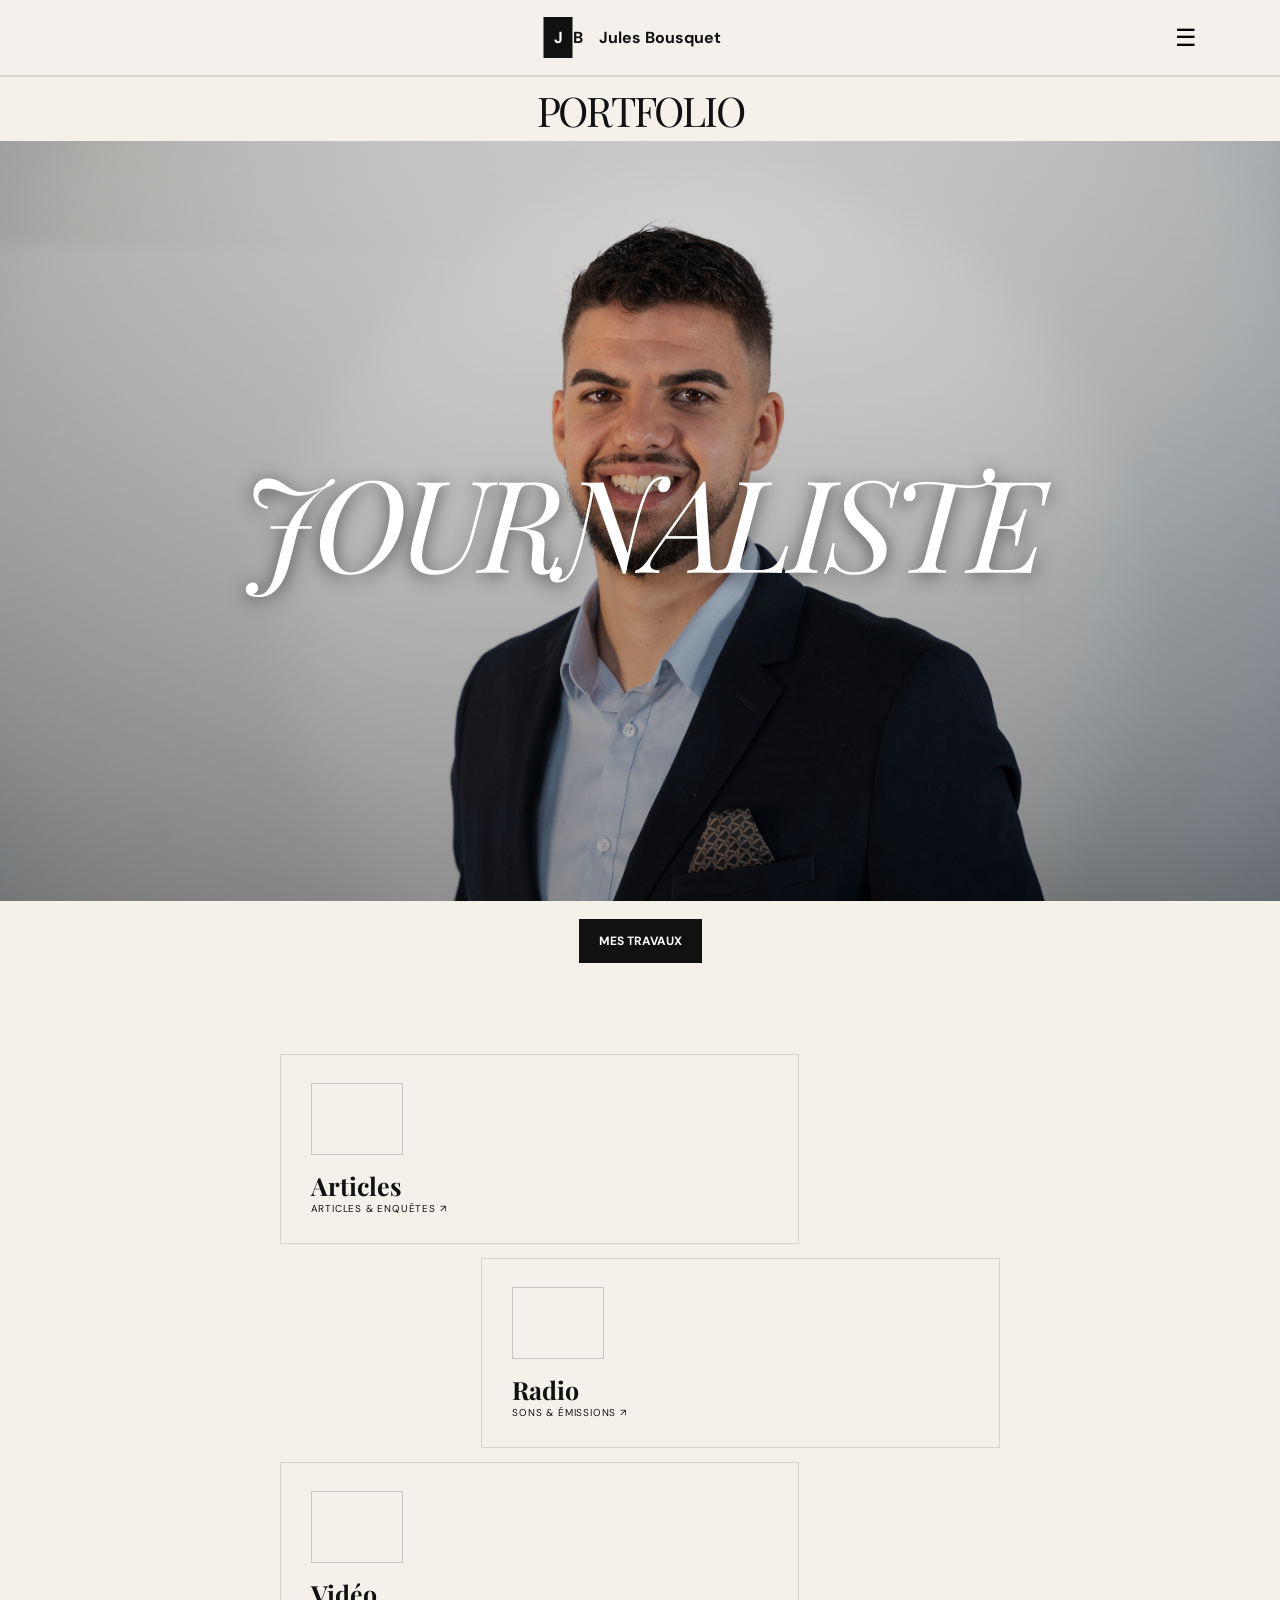
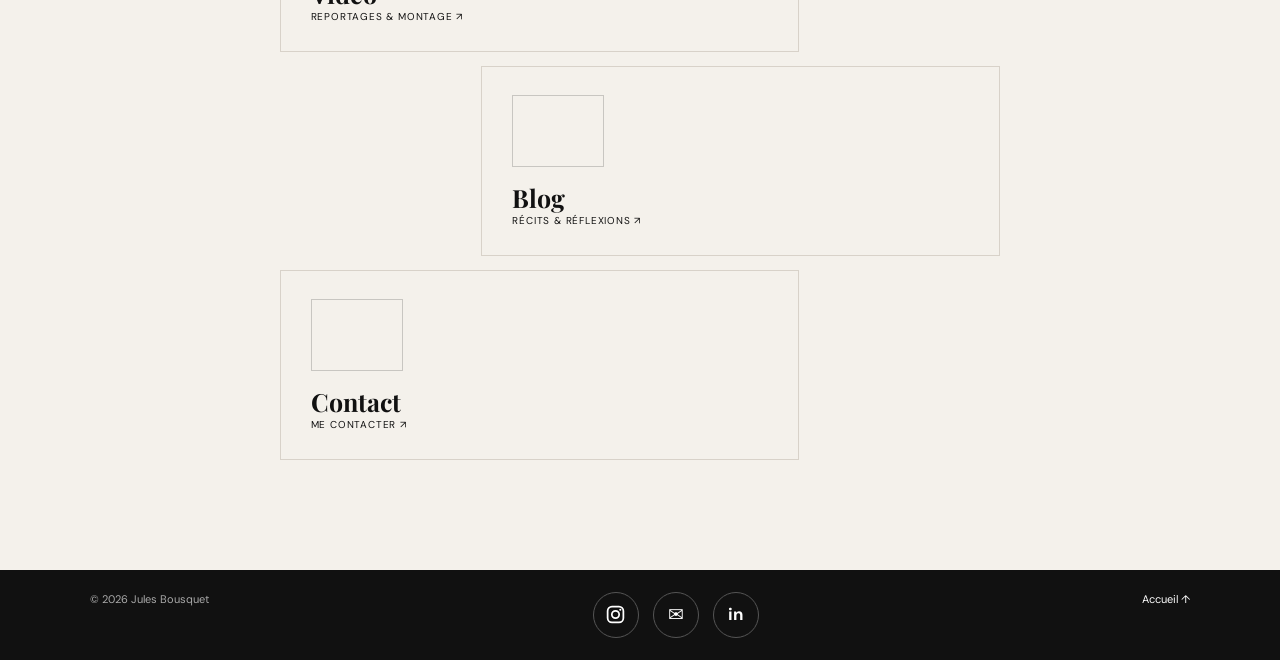
==== commit d8e18b58: "Accueil : utiliser la vraie photo professionnelle" ====
--- a/index.html
+++ b/index.html
@@ -1,4 +1,4 @@
-<!doctype html><html lang="fr"><head><meta charset="utf-8"><meta name="viewport" content="width=device-width,initial-scale=1"><title>Jules Bousquet — Journaliste</title><meta name="description" content="Portfolio de Jules Bousquet, journaliste."><link rel="stylesheet" href="style.css"><link rel="stylesheet" href="portrait.css"></head><body><header><a class="logo" href="index.html">JB <span>Jules Bousquet</span></a><button id="menu" aria-label="Ouvrir le menu">☰</button><nav class="site-nav"><a href="articles.html">Articles</a><a href="radio.html">Radio</a><a href="video.html">Vidéos & montage</a><a href="blog.html">Blog</a><a href="contact.html">Contact</a></nav></header><main id="top"><section class="hero"><div><div class="portfolio-title">PORTFOLIO</div><div class="hero-photo" aria-label="Photo de profil de Jules Bousquet"><span class="journaliste-title">JOURNALISTE</span></div><a class="btn" href="#navigation">Mes travaux</a></div></section><div id="navigation" class="home-links" aria-label="Navigation principale">
+<!doctype html><html lang="fr"><head><meta charset="utf-8"><meta name="viewport" content="width=device-width,initial-scale=1"><title>Jules Bousquet — Journaliste</title><meta name="description" content="Portfolio de Jules Bousquet, journaliste."><link rel="stylesheet" href="style.css"><link rel="stylesheet" href="portrait.css"></head><body><header><a class="logo" href="index.html">JB <span>Jules Bousquet</span></a><button id="menu" aria-label="Ouvrir le menu">☰</button><nav class="site-nav"><a href="articles.html">Articles</a><a href="radio.html">Radio</a><a href="video.html">Vidéos & montage</a><a href="blog.html">Blog</a><a href="contact.html">Contact</a></nav></header><main id="top"><section class="hero"><div><div class="portfolio-title">PORTFOLIO</div><div class="hero-photo" aria-label="Photo de profil de Jules Bousquet" style="background-image:url('photo%20pro.jpg')"><span class="journaliste-title">JOURNALISTE</span></div><a class="btn" href="#navigation">Mes travaux</a></div></section><div id="navigation" class="home-links" aria-label="Navigation principale">
 <a class="home-link home-articles" href="articles.html"><span class="home-icon" aria-hidden="true"></span><strong>Articles</strong><small>Articles & enquêtes ↗</small></a>
 <a class="home-link home-radio" href="radio.html"><span class="home-icon" aria-hidden="true"></span><strong>Radio</strong><small>Sons & émissions ↗</small></a>
 <a class="home-link home-video" href="video.html"><span class="home-icon" aria-hidden="true"></span><strong>Vidéo</strong><small>Reportages & montage ↗</small></a>
--- a/portrait.css
+++ b/portrait.css
@@ -1,4 +1,4 @@
-:root{--portrait-data:url("[data-uri]")}
+:root{--portrait-data:url("[data-uri]")}
 .hero-photo{width:100vw;max-width:none;margin-left:calc(50% - 50vw);height:clamp(420px,62vw,760px);background-image:linear-gradient(rgba(0,0,0,.30),rgba(0,0,0,.30)),var(--portrait-data);background-size:cover;background-position:center 22%;}
 .hero-photo:after{background:linear-gradient(to bottom,rgba(0,0,0,.08),rgba(0,0,0,.38))}
 .journaliste-title{font-size:clamp(54px,10vw,135px);max-width:95vw;text-shadow:0 3px 18px rgba(0,0,0,.55)}
